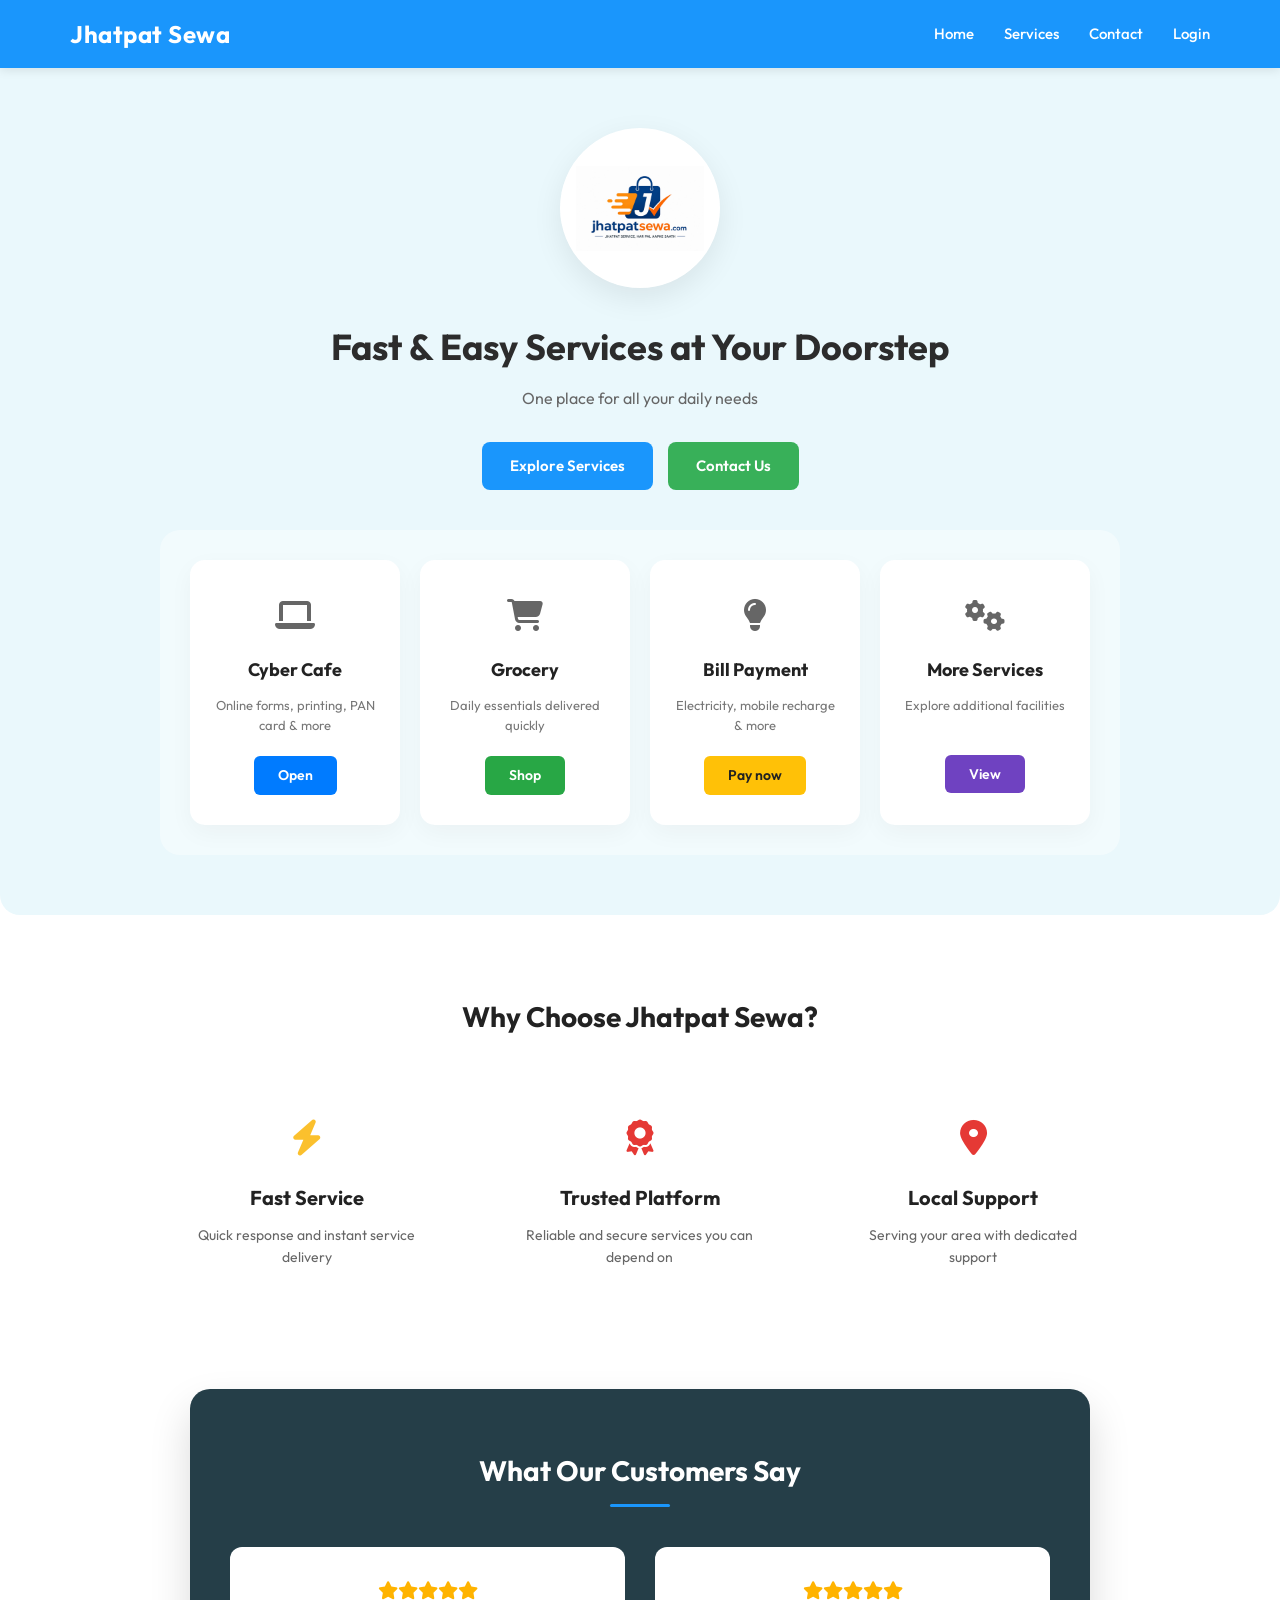
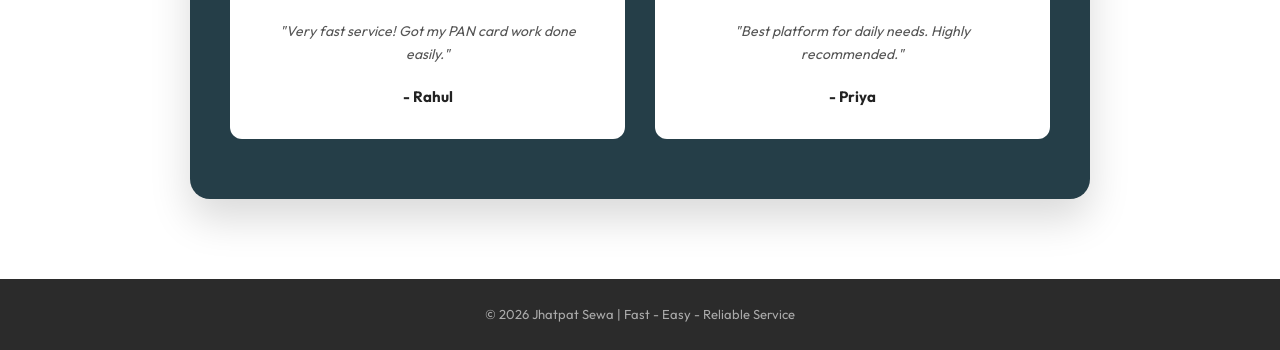
==== index.html @ 920c4322 "commit" ====
<!DOCTYPE html>
<html lang="en">
<head>
    <meta charset="UTF-8">
    <meta name="viewport" content="width=device-width, initial-scale=1.0">
    <title>Jhatpat Sewa - Fast & Easy Services</title>
    <meta name="description" content="Jhatpat Sewa offers fast and easy daily services at your doorstep.">
    <link rel="stylesheet" href="style.css">
    <link href="https://fonts.googleapis.com/css2?family=Outfit:wght@300;400;600;700&display=swap" rel="stylesheet">
    <!-- Font Awesome for icons -->
    <link rel="stylesheet" href="https://cdnjs.cloudflare.com/ajax/libs/font-awesome/6.4.0/css/all.min.css">
</head>
<body>
    <!-- Navbar -->
    <nav class="navbar">
        <div class="nav-container">
            <a href="#" class="logo-text">Jhatpat Sewa</a>
            <ul class="nav-links">
                <li><a href="#home">Home</a></li>
                <li><a href="#services">Services</a></li>
                <li><a href="#contact">Contact</a></li>
                <li><a href="#login" class="login-btn">Login</a></li>
            </ul>
            <div class="hamburger">
                <i class="fas fa-bars"></i>
            </div>
        </div>
    </nav>

    <!-- Main Content Area with Light Blue Background -->
    <div class="main-bg">
        <!-- Hero Section -->
        <section id="home" class="hero fade-in">
            <div class="hero-logo-container">
                <img src="./logo/image.png" alt="Jhatpat Sewa Logo" class="hero-logo">
            </div>
            <h1>Fast & Easy Services at Your Doorstep</h1>
            <p>One place for all your daily needs</p>
            <div class="hero-buttons">
                <a href="#services" class="btn btn-primary">Explore Services</a>
                <a href="#contact" class="btn btn-secondary">Contact Us</a>
            </div>
        </section>

        <!-- Services Section -->
        <section id="services" class="services">
            <div class="services-container fade-in">
                <div class="service-card">
                    <div class="icon-wrapper"><i class="fas fa-laptop"></i></div>
                    <h3>Cyber Cafe</h3>
                    <p>Online forms, printing, PAN card & more</p>
                    <a href="#" class="btn-service btn-blue">Open</a>
                </div>
                <div class="service-card">
                    <div class="icon-wrapper"><i class="fas fa-shopping-cart"></i></div>
                    <h3>Grocery</h3>
                    <p>Daily essentials delivered quickly</p>
                    <a href="#" class="btn-service btn-green">Shop</a>
                </div>
                <div class="service-card">
                    <div class="icon-wrapper"><i class="fas fa-lightbulb"></i></div>
                    <h3>Bill Payment</h3>
                    <p>Electricity, mobile recharge & more</p>
                    <a href="#" class="btn-service btn-yellow">Pay now</a>
                </div>
                <div class="service-card">
                    <div class="icon-wrapper"><i class="fas fa-cogs"></i></div>
                    <h3>More Services</h3>
                    <p>Explore additional facilities</p>
                    <a href="#" class="btn-service btn-purple">View</a>
                </div>
            </div>
        </section>
    </div>

    <!-- Why Choose Us Section -->
    <section class="features fade-in">
        <h2>Why Choose Jhatpat Sewa?</h2>
        <div class="features-grid">
            <div class="feature-item">
                <div class="feature-icon text-yellow"><i class="fas fa-bolt"></i></div>
                <h3>Fast Service</h3>
                <p>Quick response and instant service delivery</p>
            </div>
            <div class="feature-item">
                <div class="feature-icon text-red"><i class="fas fa-award"></i></div>
                <h3>Trusted Platform</h3>
                <p>Reliable and secure services you can depend on</p>
            </div>
            <div class="feature-item">
                <div class="feature-icon text-dark"><i class="fas fa-map-marker-alt"></i></div>
                <h3>Local Support</h3>
                <p>Serving your area with dedicated support</p>
            </div>
        </div>
    </section>

    <!-- Testimonials Section -->
    <section id="contact" class="testimonials">
        <div class="testimonials-bg fade-in">
            <h2>What Our Customers Say</h2>
            <div class="divider"></div>
            <div class="testimonials-grid">
                <div class="testimonial-card">
                    <div class="stars">
                        <i class="fas fa-star"></i><i class="fas fa-star"></i><i class="fas fa-star"></i><i class="fas fa-star"></i><i class="fas fa-star"></i>
                    </div>
                    <p>"Very fast service! Got my PAN card work done easily."</p>
                    <h4>- Rahul</h4>
                </div>
                <div class="testimonial-card">
                    <div class="stars">
                        <i class="fas fa-star"></i><i class="fas fa-star"></i><i class="fas fa-star"></i><i class="fas fa-star"></i><i class="fas fa-star"></i>
                    </div>
                    <p>"Best platform for daily needs. Highly recommended."</p>
                    <h4>- Priya</h4>
                </div>
            </div>
        </div>
    </section>

    <!-- Footer -->
    <footer>
        <p>&copy; 2026 Jhatpat Sewa | Fast - Easy - Reliable Service</p>
    </footer>

    <script src="script.js"></script>
</body>
</html>
---- style.css ----
/* Reset & Basics */
* {
    margin: 0;
    padding: 0;
    box-sizing: border-box;
}

body {
    font-family: 'Outfit', sans-serif;
    color: #333;
    line-height: 1.6;
    background-color: #ffffff;
    overflow-x: hidden;
}

a {
    text-decoration: none;
    color: inherit;
}

ul {
    list-style: none;
}

/* Animations */
@keyframes fadeInUp {
    from {
        opacity: 0;
        transform: translateY(20px);
    }
    to {
        opacity: 1;
        transform: translateY(0);
    }
}

.fade-in {
    opacity: 0;
    animation: fadeInUp 0.8s ease-out forwards;
}

.fade-in:nth-child(2) {
    animation-delay: 0.2s;
}

.fade-in:nth-child(3) {
    animation-delay: 0.4s;
}

/* Navbar */
.navbar {
    background-color: #1a96fc; /* Bright blue */
    color: white;
    position: sticky;
    top: 0;
    z-index: 1000;
    box-shadow: 0 2px 10px rgba(0,0,0,0.1);
}

.nav-container {
    max-width: 1200px;
    margin: 0 auto;
    padding: 15px 30px;
    display: flex;
    justify-content: space-between;
    align-items: center;
}

.logo-text {
    font-size: 24px;
    font-weight: 700;
    letter-spacing: 0.5px;
    color: white;
}

.nav-links {
    display: flex;
    gap: 30px;
    align-items: center;
}

.nav-links li a {
    color: white;
    font-weight: 500;
    font-size: 15px;
    transition: opacity 0.3s ease;
}

.nav-links li a:hover {
    opacity: 0.8;
}

.login-btn {
    background: transparent;
    border: none;
    color: white;
    font-weight: 600;
}

.hamburger {
    display: none;
    font-size: 24px;
    cursor: pointer;
}

/* Main Background */
.main-bg {
    background-color: #eaf8fc;
    padding-bottom: 60px;
    border-bottom-left-radius: 20px;
    border-bottom-right-radius: 20px;
}

/* Hero Section */
.hero {
    text-align: center;
    padding: 60px 20px 40px;
}

.hero-logo-container {
    width: 160px;
    height: 160px;
    margin: 0 auto 30px;
    background: white;
    border-radius: 50%;
    display: flex;
    justify-content: center;
    align-items: center;
    box-shadow: 0 10px 30px rgba(0,0,0,0.08);
    overflow: hidden;
}

.hero-logo {
    width: 80%;
    height: auto;
}

.hero h1 {
    font-size: 36px;
    color: #2c2c2c;
    margin-bottom: 10px;
    font-weight: 700;
}

.hero p {
    font-size: 16px;
    color: #666;
    margin-bottom: 30px;
}

.hero-buttons {
    display: flex;
    justify-content: center;
    gap: 15px;
}

.btn {
    padding: 12px 28px;
    border-radius: 8px;
    font-weight: 600;
    font-size: 15px;
    transition: transform 0.3s ease, box-shadow 0.3s ease;
    cursor: pointer;
}

.btn:hover {
    transform: translateY(-2px);
    box-shadow: 0 6px 15px rgba(0,0,0,0.1);
}

.btn-primary {
    background-color: #1a96fc;
    color: white;
}

.btn-secondary {
    background-color: #38b059;
    color: white;
}

/* Services Section */
.services {
    max-width: 1000px;
    margin: 0 auto;
    padding: 0 20px;
}

.services-container {
    display: grid;
    grid-template-columns: repeat(auto-fit, minmax(200px, 1fr));
    gap: 20px;
    background: rgba(255,255,255,0.4);
    padding: 30px;
    border-radius: 20px;
}

.service-card {
    background: white;
    border-radius: 15px;
    padding: 30px 20px;
    text-align: center;
    box-shadow: 0 8px 25px rgba(0,0,0,0.04);
    transition: transform 0.3s ease, box-shadow 0.3s ease;
}

.service-card:hover {
    transform: translateY(-5px);
    box-shadow: 0 12px 30px rgba(0,0,0,0.08);
}

.icon-wrapper {
    font-size: 32px;
    margin-bottom: 15px;
    color: #666;
}

.service-card h3 {
    font-size: 18px;
    margin-bottom: 10px;
    color: #222;
}

.service-card p {
    font-size: 13px;
    color: #777;
    margin-bottom: 20px;
    min-height: 40px;
}

.btn-service {
    display: inline-block;
    padding: 8px 24px;
    border-radius: 6px;
    color: white;
    font-weight: 600;
    font-size: 14px;
    transition: opacity 0.3s ease;
}

.btn-service:hover {
    opacity: 0.9;
}

.btn-blue { background-color: #007bff; }
.btn-green { background-color: #28a745; }
.btn-yellow { background-color: #ffc107; color: #222; }
.btn-purple { background-color: #6f42c1; }


/* Features Section */
.features {
    text-align: center;
    padding: 80px 20px;
    max-width: 1000px;
    margin: 0 auto;
}

.features h2 {
    font-size: 28px;
    margin-bottom: 50px;
    color: #222;
}

.features-grid {
    display: grid;
    grid-template-columns: repeat(auto-fit, minmax(250px, 1fr));
    gap: 40px;
}

.feature-item {
    padding: 20px;
}

.feature-icon {
    font-size: 36px;
    margin-bottom: 15px;
}

.text-yellow { color: #fbc02d; }
.text-red { color: #e53935; }
.text-dark { color: #e53935; /* Same pin color for map marker */ }

.feature-item h3 {
    font-size: 20px;
    margin-bottom: 10px;
    color: #222;
}

.feature-item p {
    font-size: 14px;
    color: #666;
}

/* Testimonials Section */
.testimonials {
    padding: 20px 20px 80px;
    display: flex;
    justify-content: center;
}

.testimonials-bg {
    background-color: #253e48;
    color: white;
    border-radius: 20px;
    padding: 60px 40px;
    max-width: 900px;
    width: 100%;
    text-align: center;
    box-shadow: 0 20px 40px rgba(0,0,0,0.15);
}

.testimonials-bg h2 {
    font-size: 28px;
    margin-bottom: 10px;
}

.divider {
    height: 3px;
    width: 60px;
    background-color: #1a96fc;
    margin: 0 auto 40px;
    border-radius: 2px;
}

.testimonials-grid {
    display: grid;
    grid-template-columns: repeat(auto-fit, minmax(250px, 1fr));
    gap: 30px;
}

.testimonial-card {
    background: white;
    color: #333;
    padding: 30px;
    border-radius: 12px;
    text-align: center;
}

.stars {
    color: #ffb300;
    margin-bottom: 15px;
    font-size: 18px;
}

.testimonial-card p {
    font-size: 14px;
    font-style: italic;
    color: #555;
    margin-bottom: 20px;
    min-height: 45px;
}

.testimonial-card h4 {
    font-size: 15px;
    font-weight: 700;
    color: #222;
}

/* Footer */
footer {
    background-color: #2b2b2b;
    color: #aaa;
    text-align: center;
    padding: 25px 20px;
    font-size: 13px;
}

/* Responsive */
@media (max-width: 768px) {
    .nav-links {
        display: none;
    }
    
    .hamburger {
        display: block;
    }
    
    .hero h1 {
        font-size: 28px;
    }
    
    .services-container {
        grid-template-columns: 1fr 1fr;
    }
}

@media (max-width: 480px) {
    .services-container {
        grid-template-columns: 1fr;
    }
    
    .hero-buttons {
        flex-direction: column;
    }
}
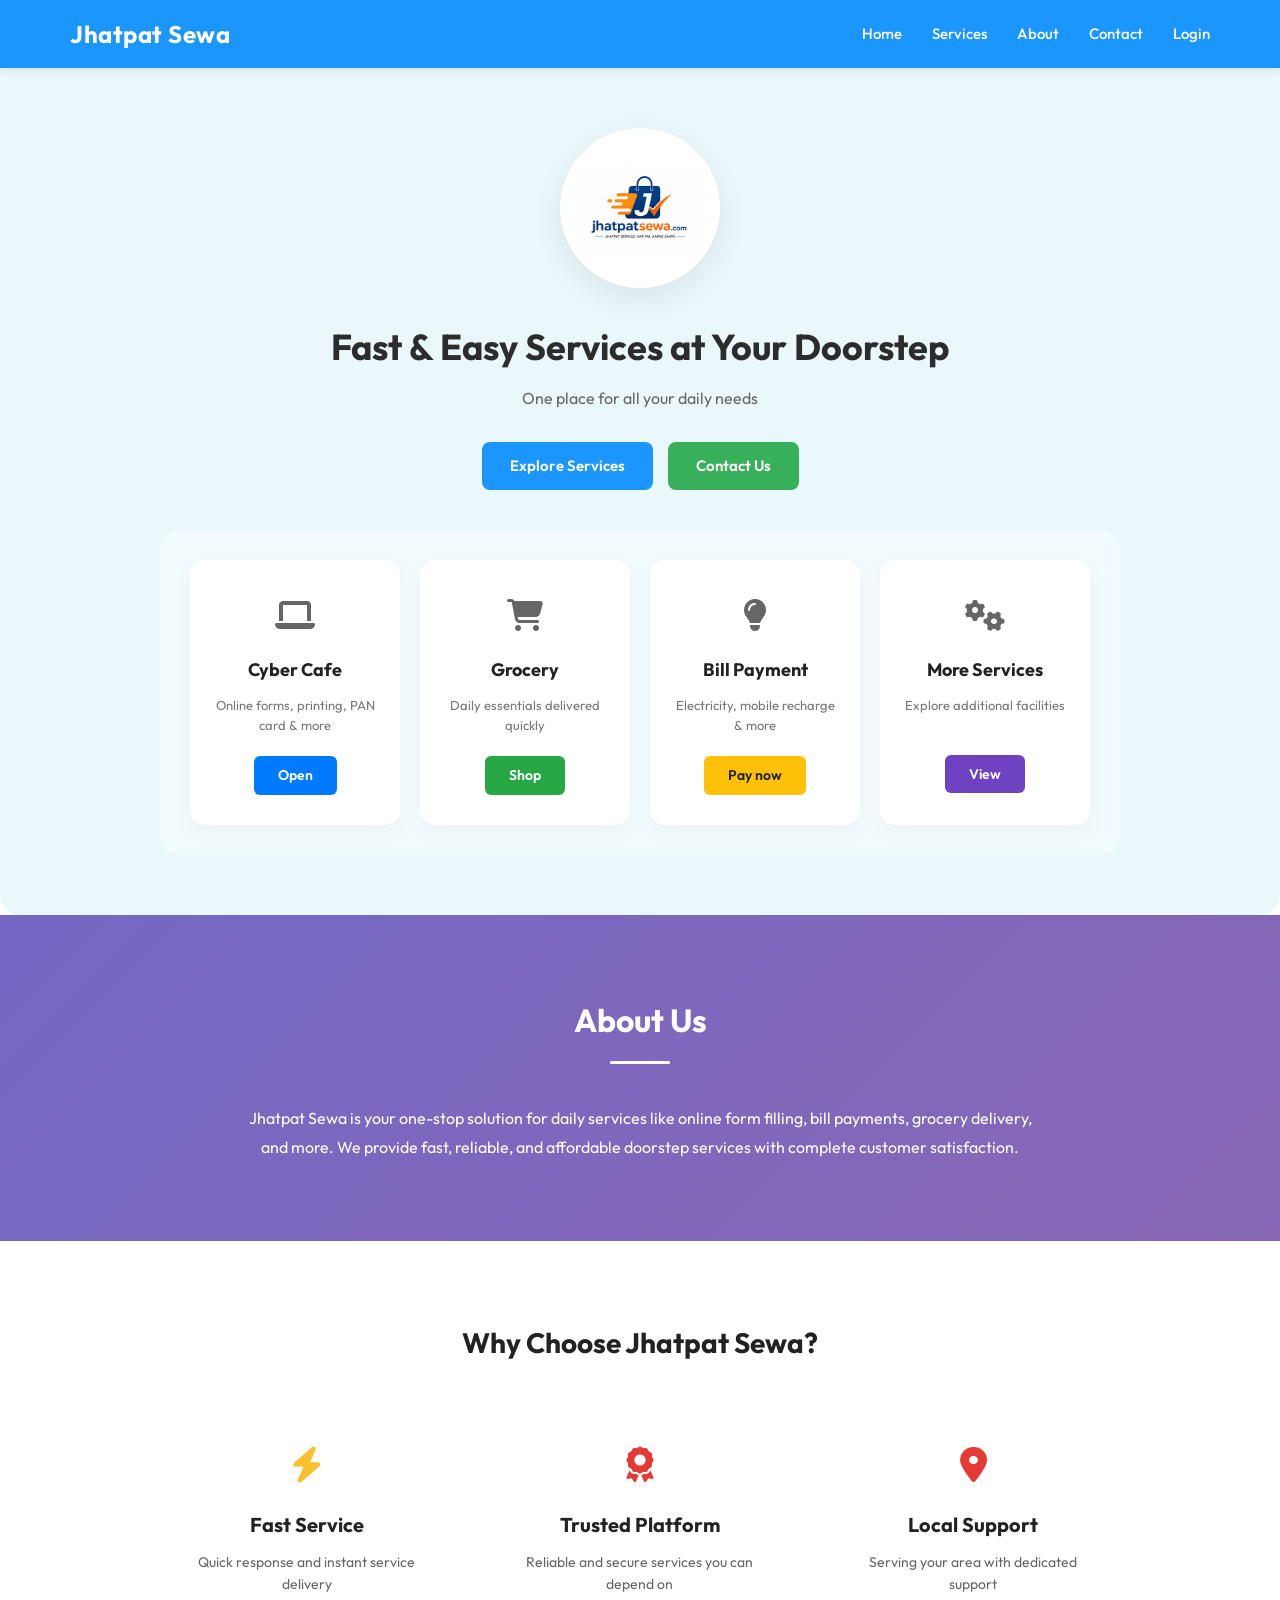
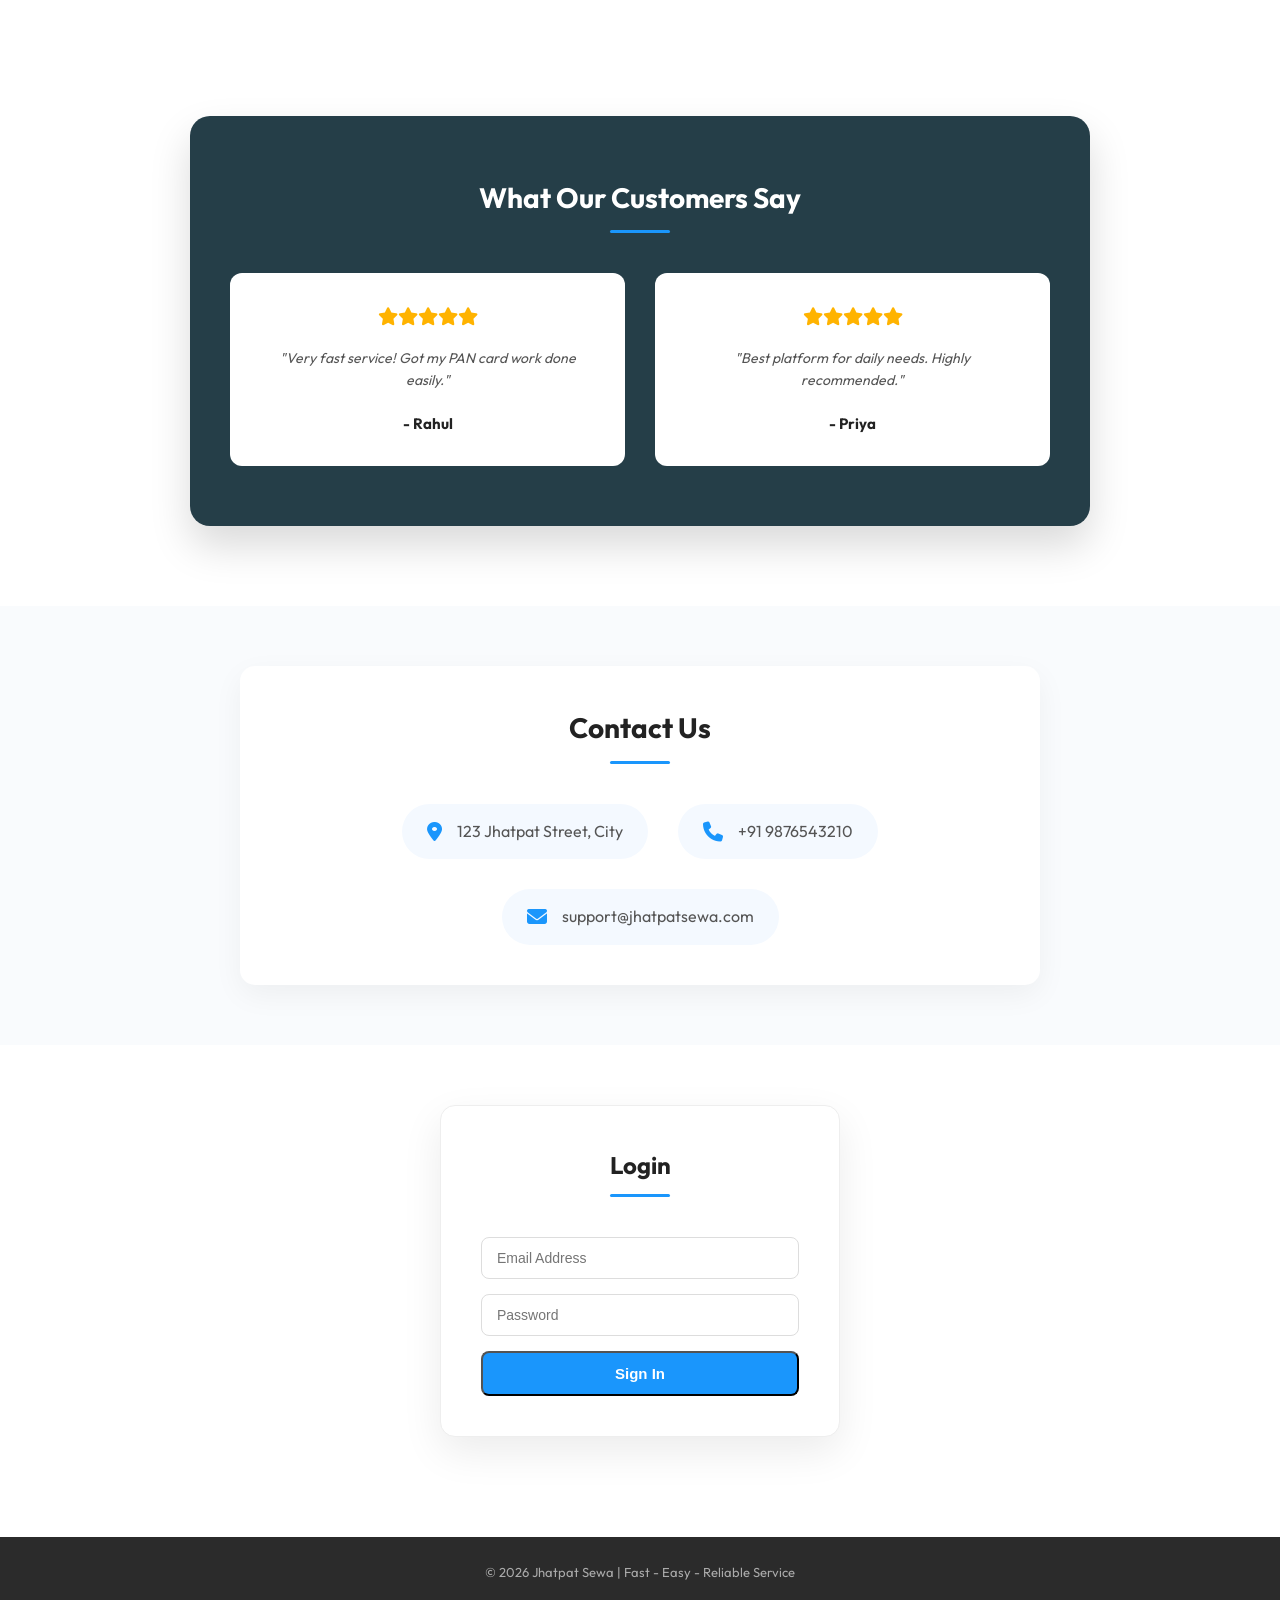
==== commit e8cd2c36: "commit" ====
--- a/index.html
+++ b/index.html
@@ -18,6 +18,7 @@
             <ul class="nav-links">
                 <li><a href="#home">Home</a></li>
                 <li><a href="#services">Services</a></li>
+                <li><a href="#about">About</a></li>
                 <li><a href="#contact">Contact</a></li>
                 <li><a href="#login" class="login-btn">Login</a></li>
             </ul>
@@ -49,29 +50,38 @@
                     <div class="icon-wrapper"><i class="fas fa-laptop"></i></div>
                     <h3>Cyber Cafe</h3>
                     <p>Online forms, printing, PAN card & more</p>
-                    <a href="#" class="btn-service btn-blue">Open</a>
+                    <a href="cyber-cafe.html" class="btn-service btn-blue">Open</a>
                 </div>
                 <div class="service-card">
                     <div class="icon-wrapper"><i class="fas fa-shopping-cart"></i></div>
                     <h3>Grocery</h3>
                     <p>Daily essentials delivered quickly</p>
-                    <a href="#" class="btn-service btn-green">Shop</a>
+                    <a href="grocery.html" class="btn-service btn-green">Shop</a>
                 </div>
                 <div class="service-card">
                     <div class="icon-wrapper"><i class="fas fa-lightbulb"></i></div>
                     <h3>Bill Payment</h3>
                     <p>Electricity, mobile recharge & more</p>
-                    <a href="#" class="btn-service btn-yellow">Pay now</a>
+                    <a href="bill-payment.html" class="btn-service btn-yellow">Pay now</a>
                 </div>
                 <div class="service-card">
                     <div class="icon-wrapper"><i class="fas fa-cogs"></i></div>
                     <h3>More Services</h3>
                     <p>Explore additional facilities</p>
-                    <a href="#" class="btn-service btn-purple">View</a>
+                    <a href="more-services.html" class="btn-service btn-purple">View</a>
                 </div>
             </div>
         </section>
     </div>
+
+    <!-- About Section -->
+    <section id="about" class="about fade-in">
+        <div class="about-content">
+            <h2>About Us</h2>
+            <div class="divider white-divider"></div>
+            <p>Jhatpat Sewa is your one-stop solution for daily services like online form filling, bill payments, grocery delivery, and more. We provide fast, reliable, and affordable doorstep services with complete customer satisfaction.</p>
+        </div>
+    </section>
 
     <!-- Why Choose Us Section -->
     <section class="features fade-in">
@@ -96,7 +106,7 @@
     </section>
 
     <!-- Testimonials Section -->
-    <section id="contact" class="testimonials">
+    <section id="testimonials" class="testimonials">
         <div class="testimonials-bg fade-in">
             <h2>What Our Customers Say</h2>
             <div class="divider"></div>
@@ -119,6 +129,32 @@
         </div>
     </section>
 
+    <!-- Contact Section -->
+    <section id="contact" class="contact fade-in">
+        <div class="contact-wrapper">
+            <h2>Contact Us</h2>
+            <div class="divider"></div>
+            <div class="contact-info">
+                <div class="info-item"><i class="fas fa-map-marker-alt"></i><p>123 Jhatpat Street, City</p></div>
+                <div class="info-item"><i class="fas fa-phone"></i><p>+91 9876543210</p></div>
+                <div class="info-item"><i class="fas fa-envelope"></i><p>support@jhatpatsewa.com</p></div>
+            </div>
+        </div>
+    </section>
+
+    <!-- Login Section -->
+    <section id="login" class="login-section fade-in">
+        <div class="login-wrapper">
+            <h2>Login</h2>
+            <div class="divider"></div>
+            <form class="login-form">
+                <input type="email" placeholder="Email Address" required>
+                <input type="password" placeholder="Password" required>
+                <button type="submit" class="btn btn-primary w-100">Sign In</button>
+            </form>
+        </div>
+    </section>
+
     <!-- Footer -->
     <footer>
         <p>&copy; 2026 Jhatpat Sewa | Fast - Easy - Reliable Service</p>
--- a/style.css
+++ b/style.css
@@ -356,6 +356,126 @@
     color: #222;
 }
 
+/* About Section */
+.about {
+    background: linear-gradient(135deg, #7468c4 0%, #8967b5 100%);
+    color: white;
+    text-align: center;
+    padding: 80px 20px;
+}
+
+.about-content {
+    max-width: 800px;
+    margin: 0 auto;
+}
+
+.about h2 {
+    font-size: 32px;
+    margin-bottom: 15px;
+}
+
+.white-divider {
+    background-color: white;
+}
+
+.about p {
+    font-size: 16px;
+    line-height: 1.8;
+}
+
+/* Contact Section */
+.contact {
+    padding: 60px 20px;
+    background-color: #f9fbfd;
+    text-align: center;
+}
+
+.contact-wrapper {
+    max-width: 800px;
+    margin: 0 auto;
+    background: white;
+    padding: 40px;
+    border-radius: 15px;
+    box-shadow: 0 10px 30px rgba(0,0,0,0.05);
+}
+
+.contact-wrapper h2 {
+    font-size: 28px;
+    margin-bottom: 10px;
+    color: #222;
+}
+
+.contact-info {
+    display: flex;
+    flex-wrap: wrap;
+    justify-content: center;
+    gap: 30px;
+    margin-top: 30px;
+}
+
+.info-item {
+    display: flex;
+    align-items: center;
+    gap: 15px;
+    font-size: 16px;
+    color: #555;
+    background: #f4f9ff;
+    padding: 15px 25px;
+    border-radius: 50px;
+}
+
+.info-item i {
+    color: #1a96fc;
+    font-size: 20px;
+}
+
+/* Login Section */
+.login-section {
+    padding: 60px 20px 100px;
+    background-color: #ffffff;
+    text-align: center;
+}
+
+.login-wrapper {
+    max-width: 400px;
+    margin: 0 auto;
+    background: white;
+    padding: 40px;
+    border-radius: 15px;
+    box-shadow: 0 15px 40px rgba(0,0,0,0.08);
+    border: 1px solid #eee;
+}
+
+.login-wrapper h2 {
+    font-size: 24px;
+    margin-bottom: 10px;
+    color: #222;
+}
+
+.login-form {
+    display: flex;
+    flex-direction: column;
+    gap: 15px;
+    margin-top: 25px;
+}
+
+.login-form input {
+    padding: 12px 15px;
+    border: 1px solid #ddd;
+    border-radius: 8px;
+    font-size: 14px;
+    outline: none;
+    transition: border-color 0.3s;
+}
+
+.login-form input:focus {
+    border-color: #1a96fc;
+}
+
+.w-100 {
+    width: 100%;
+}
+
 /* Footer */
 footer {
     background-color: #2b2b2b;
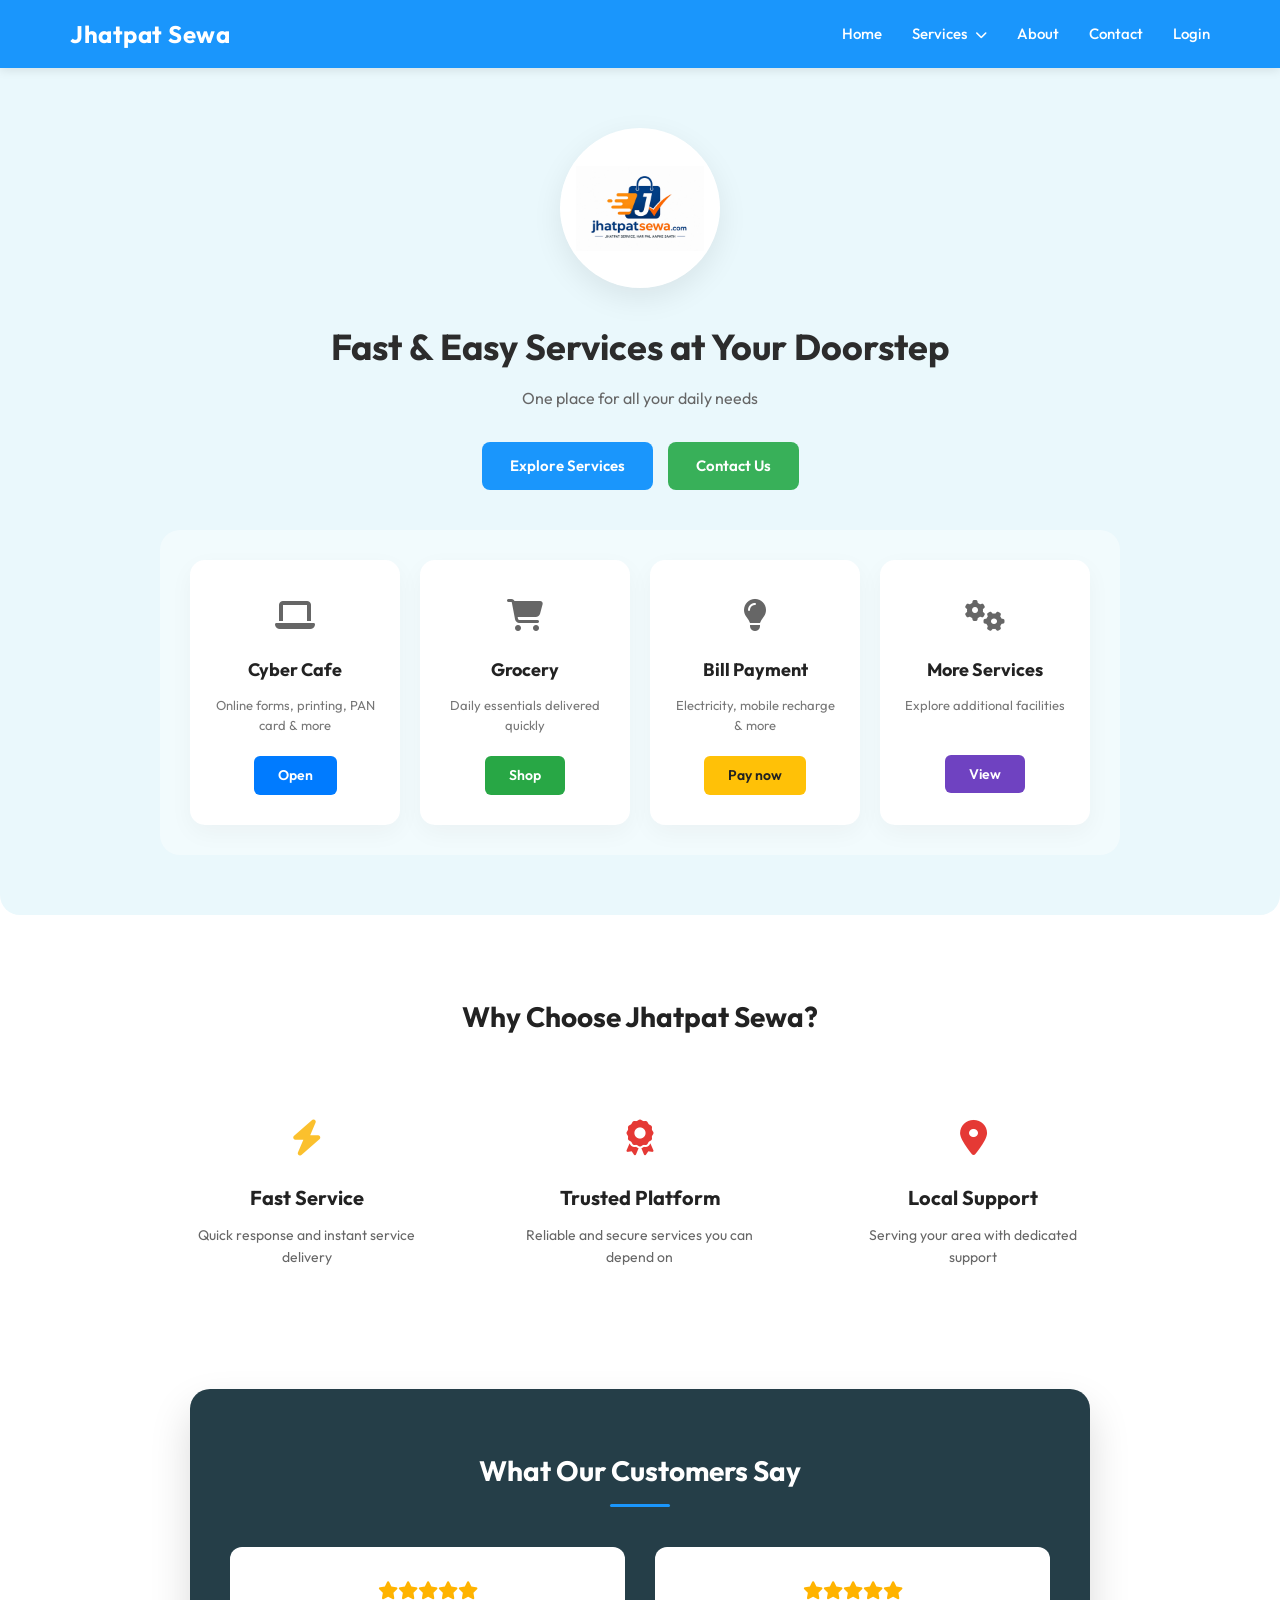
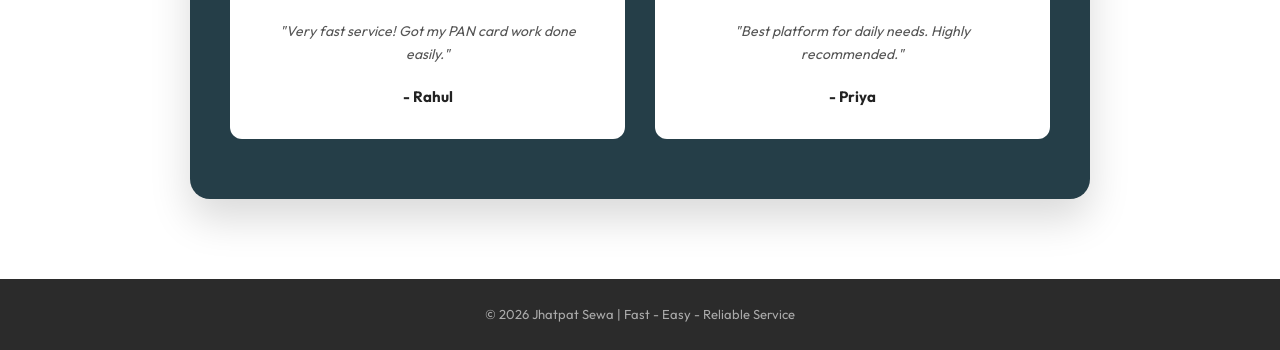
==== commit cbfe1ee3: "commit" ====
--- a/index.html
+++ b/index.html
@@ -14,13 +14,21 @@
     <!-- Navbar -->
     <nav class="navbar">
         <div class="nav-container">
-            <a href="#" class="logo-text">Jhatpat Sewa</a>
+            <a href="index.html" class="logo-text">Jhatpat Sewa</a>
             <ul class="nav-links">
-                <li><a href="#home">Home</a></li>
-                <li><a href="#services">Services</a></li>
-                <li><a href="#about">About</a></li>
-                <li><a href="#contact">Contact</a></li>
-                <li><a href="#login" class="login-btn">Login</a></li>
+                <li><a href="index.html">Home</a></li>
+                <li class="dropdown">
+                    <a href="javascript:void(0)" class="dropbtn">Services <i class="fas fa-chevron-down" style="font-size: 12px; margin-left: 5px;"></i></a>
+                    <div class="dropdown-content">
+                        <a href="cyber-cafe.html"><i class="fas fa-laptop"></i> Cyber Cafe</a>
+                        <a href="grocery.html"><i class="fas fa-shopping-cart"></i> Grocery</a>
+                        <a href="bill-payment.html"><i class="fas fa-lightbulb"></i> Bill Payment</a>
+                        <a href="more-services.html"><i class="fas fa-cogs"></i> More Services</a>
+                    </div>
+                </li>
+                <li><a href="about.html">About</a></li>
+                <li><a href="contact.html">Contact</a></li>
+                <li><a href="login.html" class="login-btn">Login</a></li>
             </ul>
             <div class="hamburger">
                 <i class="fas fa-bars"></i>
@@ -74,15 +82,7 @@
         </section>
     </div>
 
-    <!-- About Section -->
-    <section id="about" class="about fade-in">
-        <div class="about-content">
-            <h2>About Us</h2>
-            <div class="divider white-divider"></div>
-            <p>Jhatpat Sewa is your one-stop solution for daily services like online form filling, bill payments, grocery delivery, and more. We provide fast, reliable, and affordable doorstep services with complete customer satisfaction.</p>
-        </div>
-    </section>
-
+    
     <!-- Why Choose Us Section -->
     <section class="features fade-in">
         <h2>Why Choose Jhatpat Sewa?</h2>
@@ -129,32 +129,7 @@
         </div>
     </section>
 
-    <!-- Contact Section -->
-    <section id="contact" class="contact fade-in">
-        <div class="contact-wrapper">
-            <h2>Contact Us</h2>
-            <div class="divider"></div>
-            <div class="contact-info">
-                <div class="info-item"><i class="fas fa-map-marker-alt"></i><p>123 Jhatpat Street, City</p></div>
-                <div class="info-item"><i class="fas fa-phone"></i><p>+91 9876543210</p></div>
-                <div class="info-item"><i class="fas fa-envelope"></i><p>support@jhatpatsewa.com</p></div>
-            </div>
-        </div>
-    </section>
-
-    <!-- Login Section -->
-    <section id="login" class="login-section fade-in">
-        <div class="login-wrapper">
-            <h2>Login</h2>
-            <div class="divider"></div>
-            <form class="login-form">
-                <input type="email" placeholder="Email Address" required>
-                <input type="password" placeholder="Password" required>
-                <button type="submit" class="btn btn-primary w-100">Sign In</button>
-            </form>
-        </div>
-    </section>
-
+    
     <!-- Footer -->
     <footer>
         <p>&copy; 2026 Jhatpat Sewa | Fast - Easy - Reliable Service</p>
--- a/style.css
+++ b/style.css
@@ -101,6 +101,62 @@
     display: none;
     font-size: 24px;
     cursor: pointer;
+}
+
+/* Dropdown styles */
+.dropdown {
+    position: relative;
+    display: inline-block;
+}
+
+.dropdown-content {
+    display: none;
+    position: absolute;
+    background-color: #ffffff;
+    min-width: 200px;
+    box-shadow: 0 10px 25px rgba(0,0,0,0.1);
+    border-radius: 8px;
+    z-index: 1001;
+    top: 100%;
+    left: 0;
+    overflow: hidden;
+    animation: fadeInDown 0.3s ease;
+}
+
+.dropdown-content a {
+    color: #333 !important;
+    padding: 12px 20px;
+    text-decoration: none;
+    display: flex;
+    align-items: center;
+    gap: 10px;
+    font-weight: 500 !important;
+    border-bottom: 1px solid #eee;
+    transition: background 0.2s;
+}
+
+.dropdown-content a:last-child {
+    border-bottom: none;
+}
+
+.dropdown-content a:hover {
+    background-color: #f4f9ff;
+    color: #1a96fc !important;
+}
+
+.dropdown:hover .dropdown-content {
+    display: block;
+}
+
+@keyframes fadeInDown {
+    from {
+        opacity: 0;
+        transform: translateY(-10px);
+    }
+    to {
+        opacity: 1;
+        transform: translateY(0);
+    }
 }
 
 /* Main Background */
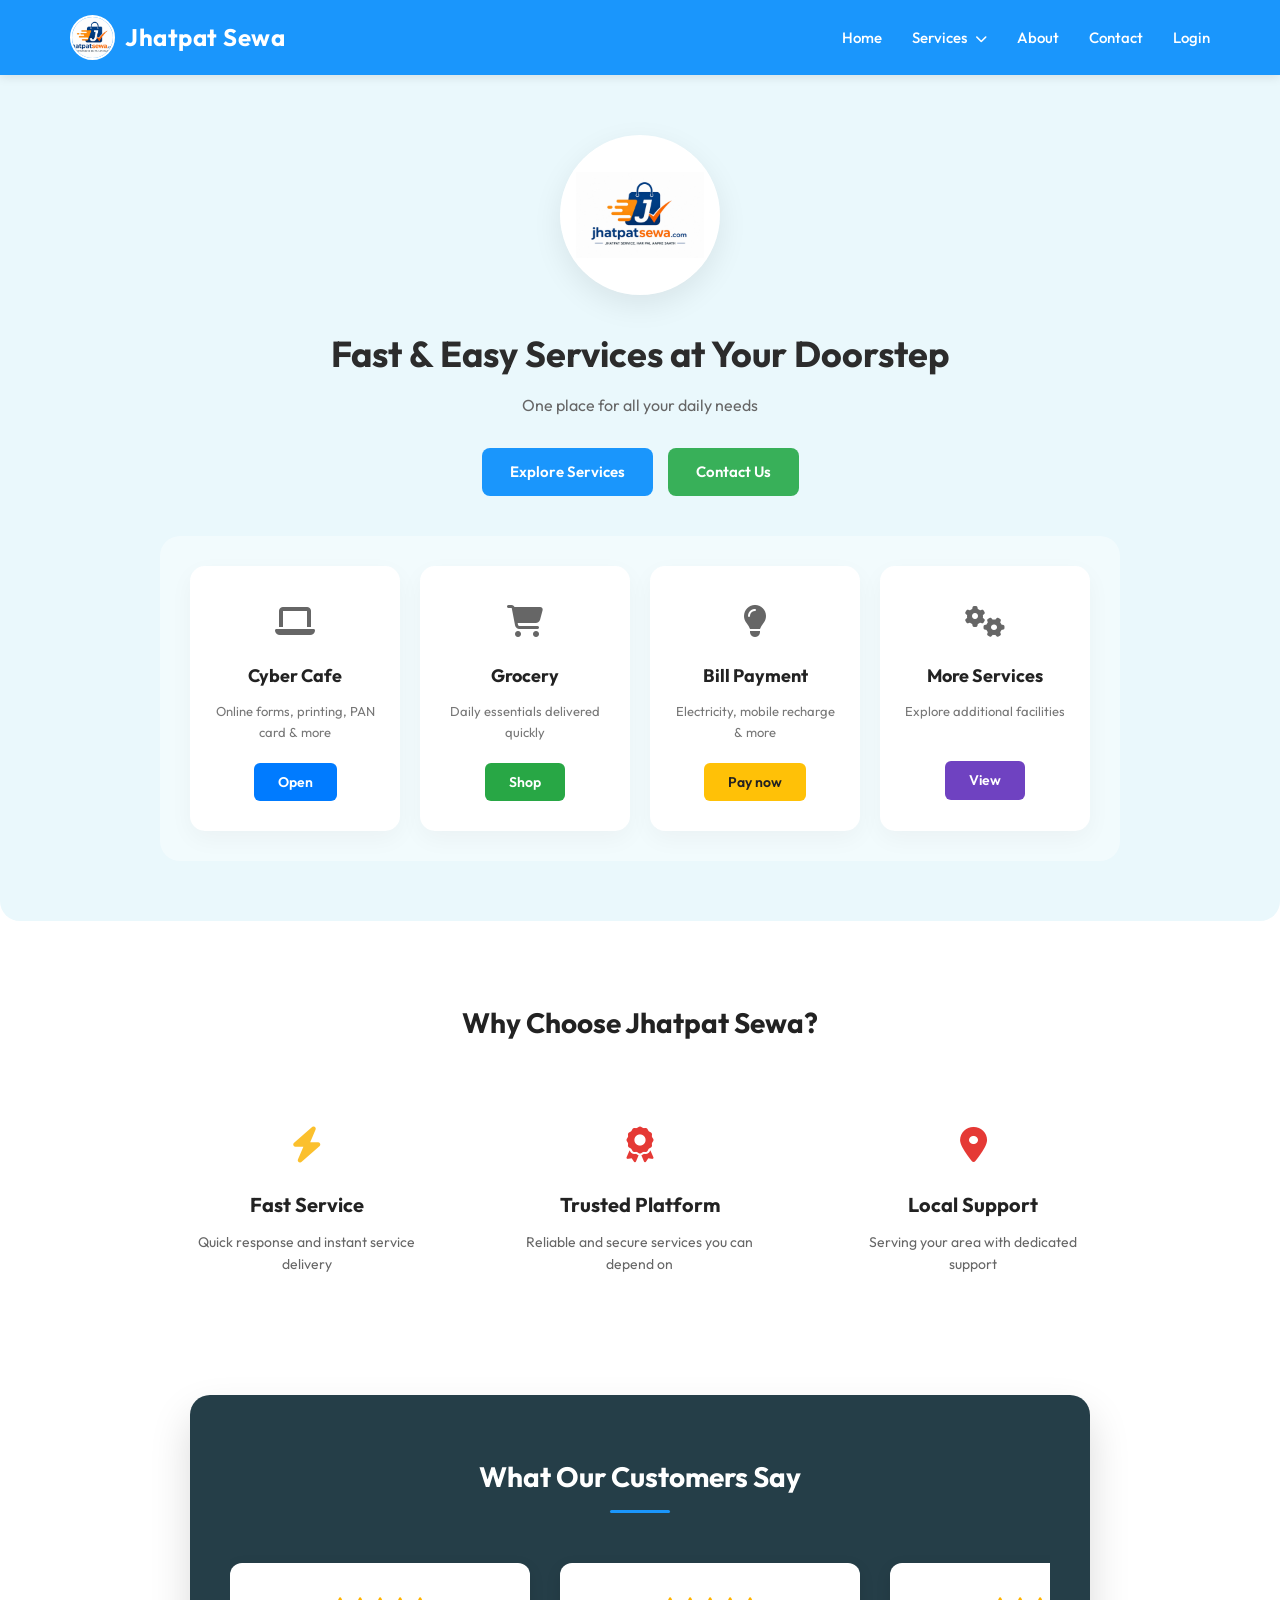
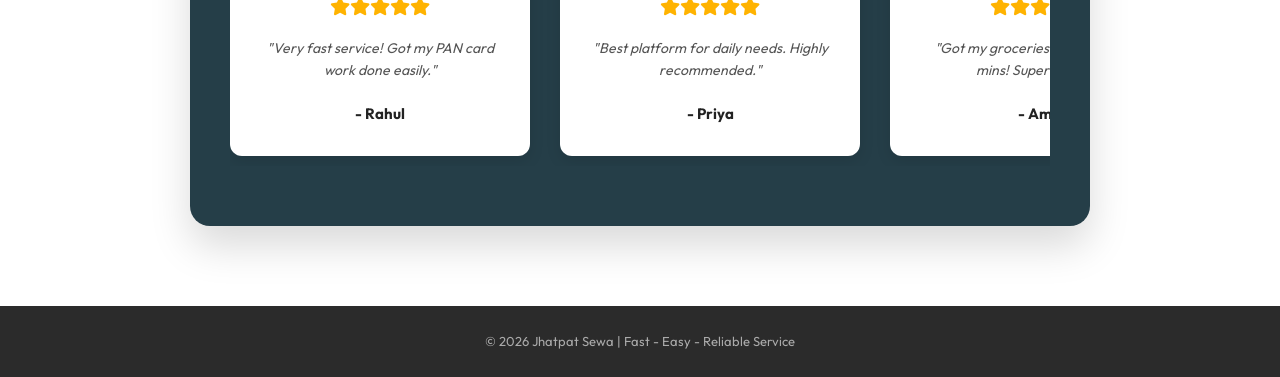
==== commit 3d3be22f: "commit" ====
--- a/index.html
+++ b/index.html
@@ -14,7 +14,10 @@
     <!-- Navbar -->
     <nav class="navbar">
         <div class="nav-container">
-            <a href="index.html" class="logo-text">Jhatpat Sewa</a>
+            <a href="index.html" style="display:flex; align-items:center; gap:10px; text-decoration:none;">
+                <img src="./logo/image.png" alt="Logo" class="nav-logo-left">
+                <span class="logo-text">Jhatpat Sewa</span>
+            </a>
             <ul class="nav-links">
                 <li><a href="index.html">Home</a></li>
                 <li class="dropdown">
@@ -110,20 +113,70 @@
         <div class="testimonials-bg fade-in">
             <h2>What Our Customers Say</h2>
             <div class="divider"></div>
-            <div class="testimonials-grid">
-                <div class="testimonial-card">
-                    <div class="stars">
-                        <i class="fas fa-star"></i><i class="fas fa-star"></i><i class="fas fa-star"></i><i class="fas fa-star"></i><i class="fas fa-star"></i>
+            <div class="testimonials-marquee-wrapper">
+                <div class="testimonials-grid">
+                    <!-- Original 6 Items -->
+                    <div class="testimonial-card">
+                        <div class="stars"><i class="fas fa-star"></i><i class="fas fa-star"></i><i class="fas fa-star"></i><i class="fas fa-star"></i><i class="fas fa-star"></i></div>
+                        <p>"Very fast service! Got my PAN card work done easily."</p>
+                        <h4>- Rahul</h4>
                     </div>
-                    <p>"Very fast service! Got my PAN card work done easily."</p>
-                    <h4>- Rahul</h4>
-                </div>
-                <div class="testimonial-card">
-                    <div class="stars">
-                        <i class="fas fa-star"></i><i class="fas fa-star"></i><i class="fas fa-star"></i><i class="fas fa-star"></i><i class="fas fa-star"></i>
+                    <div class="testimonial-card">
+                        <div class="stars"><i class="fas fa-star"></i><i class="fas fa-star"></i><i class="fas fa-star"></i><i class="fas fa-star"></i><i class="fas fa-star"></i></div>
+                        <p>"Best platform for daily needs. Highly recommended."</p>
+                        <h4>- Priya</h4>
                     </div>
-                    <p>"Best platform for daily needs. Highly recommended."</p>
-                    <h4>- Priya</h4>
+                    <div class="testimonial-card">
+                        <div class="stars"><i class="fas fa-star"></i><i class="fas fa-star"></i><i class="fas fa-star"></i><i class="fas fa-star"></i><i class="fas fa-star-half-alt"></i></div>
+                        <p>"Got my groceries delivered in 30 mins! Super helpful."</p>
+                        <h4>- Amit</h4>
+                    </div>
+                    <div class="testimonial-card">
+                        <div class="stars"><i class="fas fa-star"></i><i class="fas fa-star"></i><i class="fas fa-star"></i><i class="fas fa-star"></i><i class="fas fa-star"></i></div>
+                        <p>"The Cyber Cafe services saved me so much time. Great job."</p>
+                        <h4>- Neha</h4>
+                    </div>
+                    <div class="testimonial-card">
+                        <div class="stars"><i class="fas fa-star"></i><i class="fas fa-star"></i><i class="fas fa-star"></i><i class="fas fa-star"></i><i class="fas fa-star"></i></div>
+                        <p>"Easy bill payments, zero hassle. I use this every month."</p>
+                        <h4>- Vikas</h4>
+                    </div>
+                    <div class="testimonial-card">
+                        <div class="stars"><i class="fas fa-star"></i><i class="fas fa-star"></i><i class="fas fa-star"></i><i class="fas fa-star"></i><i class="fas fa-star-half-alt"></i></div>
+                        <p>"Reliable customer support. My go-to app for sure."</p>
+                        <h4>- Sneha</h4>
+                    </div>
+                    <!-- Duplicated 6 Items for Seamless Marquee -->
+                    <div class="testimonial-card">
+                        <div class="stars"><i class="fas fa-star"></i><i class="fas fa-star"></i><i class="fas fa-star"></i><i class="fas fa-star"></i><i class="fas fa-star"></i></div>
+                        <p>"Very fast service! Got my PAN card work done easily."</p>
+                        <h4>- Rahul</h4>
+                    </div>
+                    <div class="testimonial-card">
+                        <div class="stars"><i class="fas fa-star"></i><i class="fas fa-star"></i><i class="fas fa-star"></i><i class="fas fa-star"></i><i class="fas fa-star"></i></div>
+                        <p>"Best platform for daily needs. Highly recommended."</p>
+                        <h4>- Priya</h4>
+                    </div>
+                    <div class="testimonial-card">
+                        <div class="stars"><i class="fas fa-star"></i><i class="fas fa-star"></i><i class="fas fa-star"></i><i class="fas fa-star"></i><i class="fas fa-star-half-alt"></i></div>
+                        <p>"Got my groceries delivered in 30 mins! Super helpful."</p>
+                        <h4>- Amit</h4>
+                    </div>
+                    <div class="testimonial-card">
+                        <div class="stars"><i class="fas fa-star"></i><i class="fas fa-star"></i><i class="fas fa-star"></i><i class="fas fa-star"></i><i class="fas fa-star"></i></div>
+                        <p>"The Cyber Cafe services saved me so much time. Great job."</p>
+                        <h4>- Neha</h4>
+                    </div>
+                    <div class="testimonial-card">
+                        <div class="stars"><i class="fas fa-star"></i><i class="fas fa-star"></i><i class="fas fa-star"></i><i class="fas fa-star"></i><i class="fas fa-star"></i></div>
+                        <p>"Easy bill payments, zero hassle. I use this every month."</p>
+                        <h4>- Vikas</h4>
+                    </div>
+                    <div class="testimonial-card">
+                        <div class="stars"><i class="fas fa-star"></i><i class="fas fa-star"></i><i class="fas fa-star"></i><i class="fas fa-star"></i><i class="fas fa-star-half-alt"></i></div>
+                        <p>"Reliable customer support. My go-to app for sure."</p>
+                        <h4>- Sneha</h4>
+                    </div>
                 </div>
             </div>
         </div>
--- a/style.css
+++ b/style.css
@@ -95,6 +95,24 @@
     border: none;
     color: white;
     font-weight: 600;
+}
+
+.nav-logo-left {
+    width: 45px;
+    height: 45px;
+    border-radius: 50%;
+    object-fit: cover;
+    border: 2px solid #fff;
+    background-color: white;
+}
+
+.nav-logo-right {
+    width: 35px;
+    height: 35px;
+    border-radius: 50%;
+    object-fit: cover;
+    border: 2px solid #fff;
+    vertical-align: middle;
 }
 
 .hamburger {
@@ -378,10 +396,27 @@
     border-radius: 2px;
 }
 
+.testimonials-marquee-wrapper {
+    overflow: hidden;
+    width: 100%;
+    position: relative;
+    padding: 10px 0;
+}
+
 .testimonials-grid {
-    display: grid;
-    grid-template-columns: repeat(auto-fit, minmax(250px, 1fr));
+    display: flex;
     gap: 30px;
+    width: max-content;
+    animation: scroll-left 25s linear infinite;
+}
+
+.testimonials-grid:hover {
+    animation-play-state: paused;
+}
+
+@keyframes scroll-left {
+    0% { transform: translateX(0); }
+    100% { transform: translateX(calc(-50% - 15px)); }
 }
 
 .testimonial-card {
@@ -390,6 +425,9 @@
     padding: 30px;
     border-radius: 12px;
     text-align: center;
+    width: 300px; /* Fixed width for consistent marquee */
+    flex-shrink: 0;
+    box-shadow: 0 5px 15px rgba(0,0,0,0.1);
 }
 
 .stars {
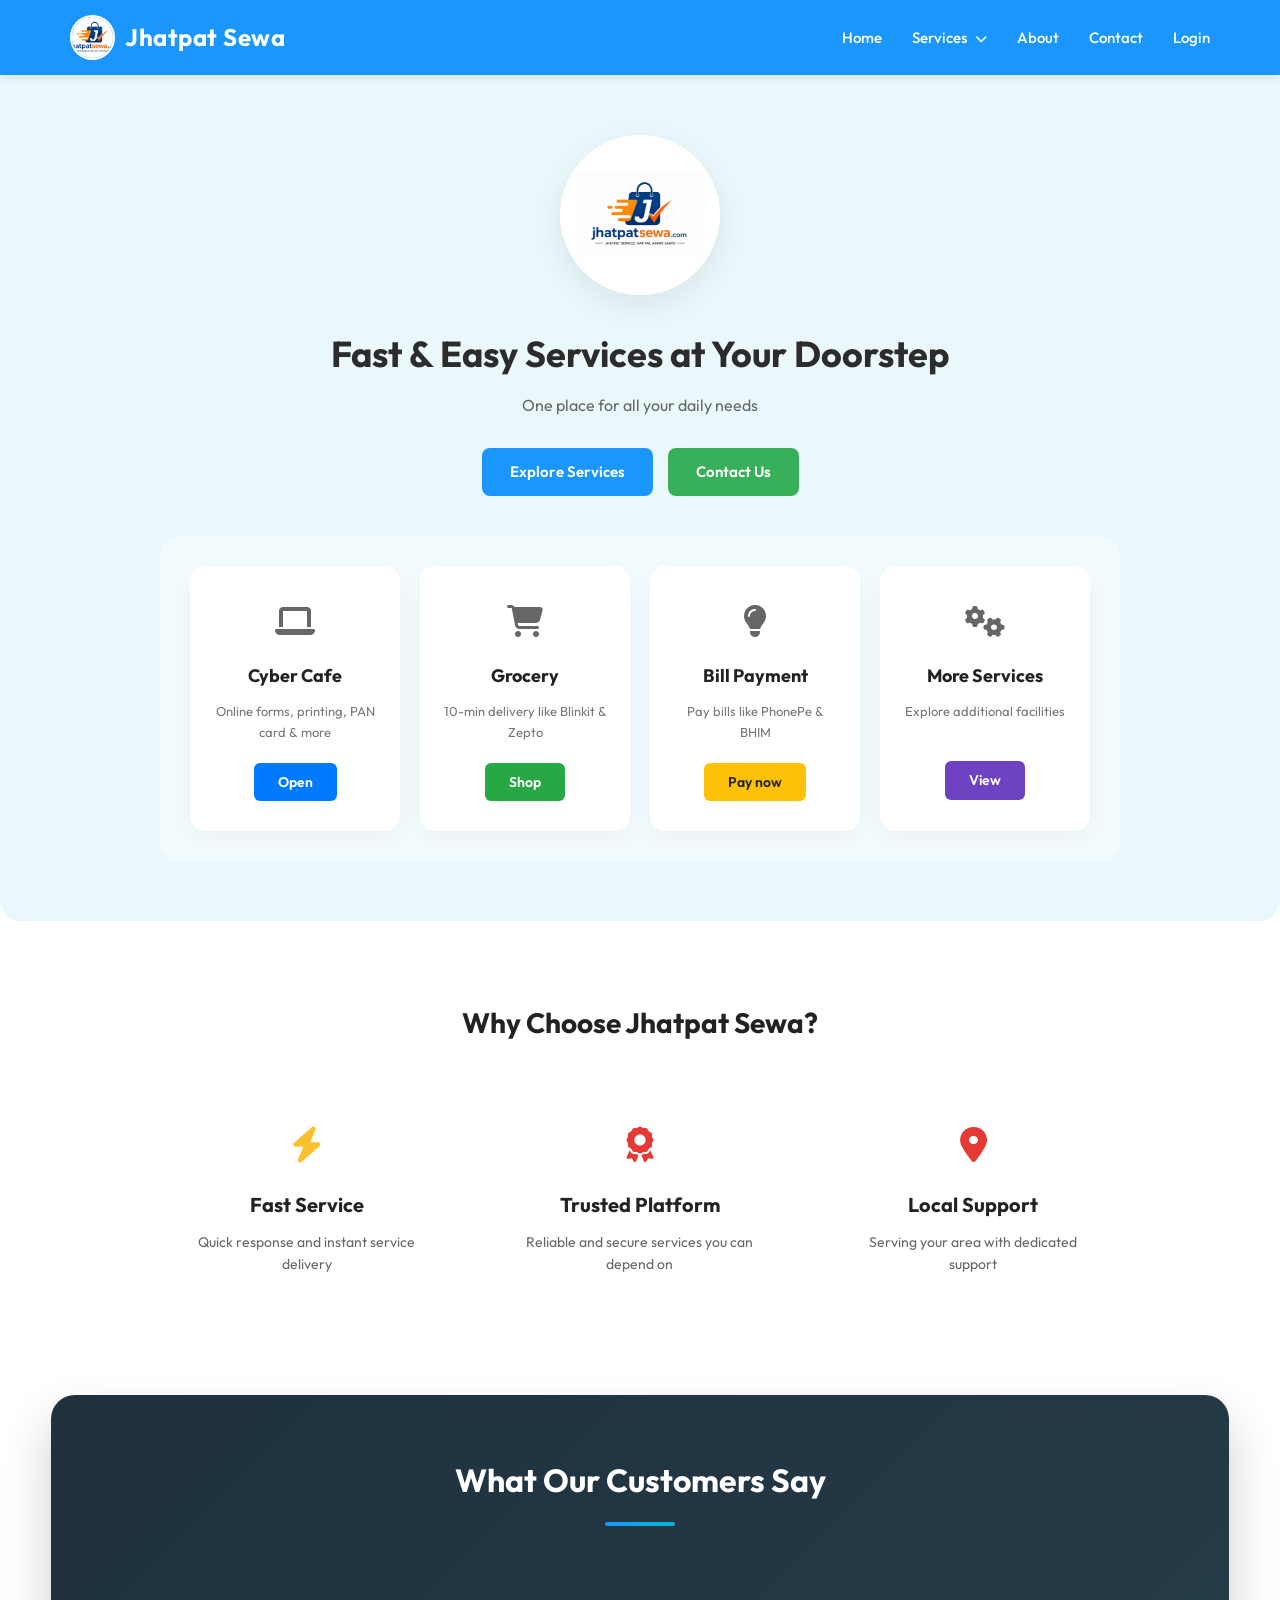
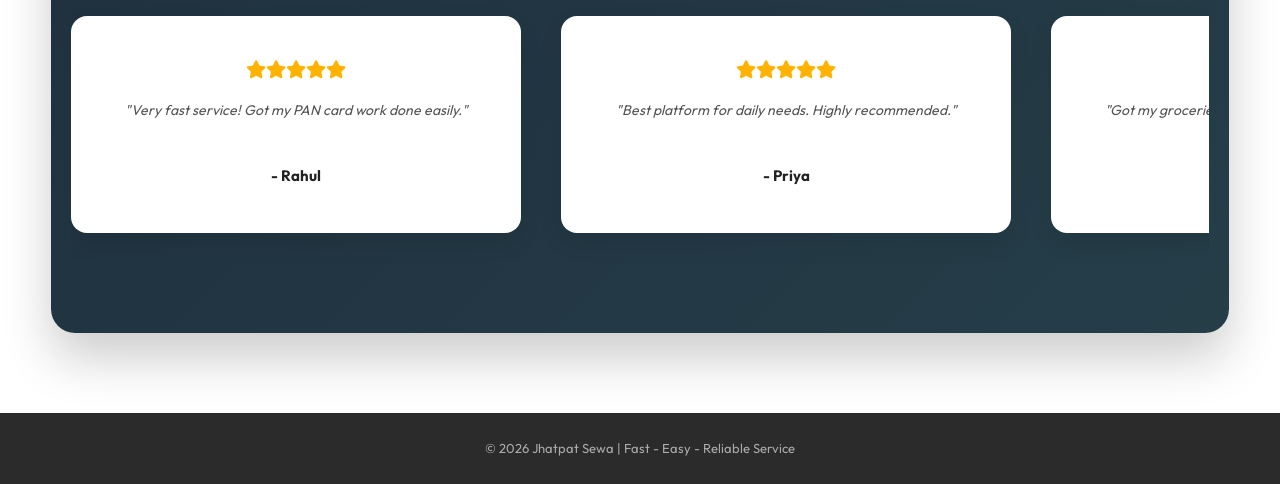
==== commit e2d5f2e9: "commit" ====
--- a/index.html
+++ b/index.html
@@ -66,13 +66,13 @@
                 <div class="service-card">
                     <div class="icon-wrapper"><i class="fas fa-shopping-cart"></i></div>
                     <h3>Grocery</h3>
-                    <p>Daily essentials delivered quickly</p>
+                    <p>10-min delivery like Blinkit & Zepto</p>
                     <a href="grocery.html" class="btn-service btn-green">Shop</a>
                 </div>
                 <div class="service-card">
                     <div class="icon-wrapper"><i class="fas fa-lightbulb"></i></div>
                     <h3>Bill Payment</h3>
-                    <p>Electricity, mobile recharge & more</p>
+                    <p>Pay bills like PhonePe & BHIM</p>
                     <a href="bill-payment.html" class="btn-service btn-yellow">Pay now</a>
                 </div>
                 <div class="service-card">
--- a/style.css
+++ b/style.css
@@ -373,26 +373,27 @@
 }
 
 .testimonials-bg {
-    background-color: #253e48;
-    color: white;
-    border-radius: 20px;
-    padding: 60px 40px;
-    max-width: 900px;
-    width: 100%;
+    background: linear-gradient(135deg, #1f303e 0%, #253e48 100%);
+    color: white;
+    border-radius: 24px;
+    padding: 60px 20px;
+    max-width: 1200px;
+    width: 95%;
     text-align: center;
-    box-shadow: 0 20px 40px rgba(0,0,0,0.15);
+    box-shadow: 0 25px 50px rgba(0,0,0,0.2);
 }
 
 .testimonials-bg h2 {
-    font-size: 28px;
-    margin-bottom: 10px;
+    font-size: 32px;
+    margin-bottom: 15px;
+    font-weight: 700;
 }
 
 .divider {
-    height: 3px;
-    width: 60px;
-    background-color: #1a96fc;
-    margin: 0 auto 40px;
+    height: 4px;
+    width: 70px;
+    background: linear-gradient(90deg, #1a96fc, #06b6d4);
+    margin: 0 auto 50px;
     border-radius: 2px;
 }
 
@@ -400,14 +401,15 @@
     overflow: hidden;
     width: 100%;
     position: relative;
-    padding: 10px 0;
+    padding: 20px 0;
 }
 
 .testimonials-grid {
     display: flex;
-    gap: 30px;
+    gap: 40px;
     width: max-content;
-    animation: scroll-left 25s linear infinite;
+    animation: scroll-left 35s linear infinite;
+    padding: 20px 0;
 }
 
 .testimonials-grid:hover {
@@ -416,18 +418,26 @@
 
 @keyframes scroll-left {
     0% { transform: translateX(0); }
-    100% { transform: translateX(calc(-50% - 15px)); }
+    100% { transform: translateX(calc(-50% - 20px)); }
 }
 
 .testimonial-card {
     background: white;
     color: #333;
-    padding: 30px;
-    border-radius: 12px;
+    padding: 40px;
+    border-radius: 16px;
     text-align: center;
-    width: 300px; /* Fixed width for consistent marquee */
+    width: 450px; /* Wider for good accessibility */
     flex-shrink: 0;
-    box-shadow: 0 5px 15px rgba(0,0,0,0.1);
+    box-shadow: 0 10px 25px rgba(0,0,0,0.08);
+    transition: transform 0.4s cubic-bezier(0.175, 0.885, 0.32, 1.275), box-shadow 0.4s ease, border-color 0.4s ease;
+    border-bottom: 5px solid transparent;
+}
+
+.testimonial-card:hover {
+    transform: scale(1.03) translateY(-10px);
+    box-shadow: 0 20px 40px rgba(0,0,0,0.15);
+    border-bottom: 5px solid #1a96fc;
 }
 
 .stars {
@@ -598,12 +608,1917 @@
     }
 }
 
+/* Service Pages Enhancements */
+.service-header {
+    text-align: center;
+    padding: 60px 20px 20px;
+}
+
+.service-header h2 {
+    font-size: 36px;
+    font-weight: 700;
+    color: #1f303e;
+    margin-bottom: 15px;
+}
+
+.service-header p {
+    font-size: 18px;
+    color: #555;
+    max-width: 700px;
+    margin: 0 auto;
+}
+
+.service-feature-grid {
+    display: flex;
+    flex-wrap: wrap;
+    justify-content: center;
+    gap: 30px;
+    padding: 40px 20px 80px;
+    max-width: 1200px;
+    margin: 0 auto;
+}
+
+.feature-card {
+    background: white;
+    width: 280px;
+    flex-grow: 1;
+    max-width: 350px;
+    padding: 40px 30px;
+    border-radius: 20px;
+    text-align: center;
+    box-shadow: 0 10px 30px rgba(0,0,0,0.05);
+    transition: transform 0.4s cubic-bezier(0.175, 0.885, 0.32, 1.275), box-shadow 0.4s ease, border-color 0.4s ease;
+    border-bottom: 5px solid transparent;
+    display: flex;
+    flex-direction: column;
+    justify-content: space-between;
+}
+
+.feature-card:hover {
+    transform: translateY(-10px) scale(1.03);
+    box-shadow: 0 20px 40px rgba(0,0,0,0.1);
+    border-bottom: 5px solid #1a96fc;
+}
+
+.feature-card .icon-wrapper {
+    width: 80px;
+    height: 80px;
+    margin: 0 auto 20px;
+    background: #eaf8fc;
+    color: #1a96fc;
+    border-radius: 50%;
+    display: flex;
+    align-items: center;
+    justify-content: center;
+    font-size: 32px;
+    transition: background 0.3s, color 0.3s;
+}
+
+.feature-card:hover .icon-wrapper {
+    background: #1a96fc;
+    color: white;
+}
+
+.feature-card h3 {
+    font-size: 22px;
+    color: #222;
+    margin-bottom: 15px;
+}
+
+.feature-card p {
+    font-size: 15px;
+    color: #666;
+    margin-bottom: 20px;
+}
+
+.price-tag {
+    font-size: 24px;
+    font-weight: 700;
+    color: #38b059;
+    margin-bottom: 20px;
+}
+
+.step-wrapper {
+    display: flex;
+    flex-wrap: wrap;
+    justify-content: center;
+    gap: 20px;
+    margin-top: 50px;
+    margin-bottom: 40px;
+}
+
+.step-item {
+    background: #1f303e;
+    color: white;
+    padding: 20px 30px;
+    border-radius: 15px;
+    display: flex;
+    align-items: center;
+    gap: 15px;
+    font-weight: 600;
+    font-size: 18px;
+    box-shadow: 0 10px 20px rgba(0,0,0,0.1);
+}
+
+.step-number {
+    background: #1a96fc;
+    color: white;
+    width: 35px;
+    height: 35px;
+    display: flex;
+    align-items: center;
+    justify-content: center;
+    border-radius: 50%;
+    font-weight: 700;
+}
+
 @media (max-width: 480px) {
     .services-container {
         grid-template-columns: 1fr;
     }
-    
+}
+
+/* Custom Form Styles */
+.custom-form-section {
+    padding: 60px 20px 100px;
+    background: #f8faff;
+}
+
+.custom-form-container {
+    max-width: 800px;
+    margin: 0 auto;
+    background: white;
+    padding: 50px;
+    border-radius: 20px;
+    box-shadow: 0 15px 40px rgba(0,0,0,0.08);
+}
+
+.custom-form-container h2 {
+    font-size: 32px;
+    color: #1f303e;
+    margin-bottom: 20px;
+    text-align: center;
+}
+
+.custom-form {
+    display: flex;
+    flex-direction: column;
+    gap: 20px;
+}
+
+.form-row {
+    display: flex;
+    gap: 20px;
+}
+
+.form-row .form-group {
+    flex: 1;
+}
+
+.form-group {
+    display: flex;
+    flex-direction: column;
+    gap: 8px;
+    text-align: left;
+}
+
+.form-group label {
+    font-size: 15px;
+    font-weight: 600;
+    color: #444;
+}
+
+.form-control {
+    padding: 15px 20px;
+    border: 2px solid #e1e8ed;
+    border-radius: 10px;
+    font-size: 16px;
+    font-family: 'Outfit', sans-serif;
+    transition: all 0.3s ease;
+    background: #fafcff;
+}
+
+.form-control:focus {
+    border-color: #1a96fc;
+    background: white;
+    outline: none;
+    box-shadow: 0 0 0 4px rgba(26,150,252,0.1);
+}
+
+textarea.form-control {
+    resize: vertical;
+    min-height: 120px;
+}
+
+@media (max-width: 768px) {
+    .form-row {
+        flex-direction: column;
+    }
+}
+
+@media (max-width: 480px) {
     .hero-buttons {
         flex-direction: column;
     }
 }
+
+/* Bill Payment — PhonePe / BHIM style */
+.bill-page {
+    min-height: calc(100vh - 200px);
+}
+
+.bill-view {
+    display: none;
+    max-width: 900px;
+    margin: 0 auto;
+    padding-bottom: 40px;
+}
+
+.bill-view.active {
+    display: block;
+}
+
+.bill-hero {
+    text-align: center;
+    padding: 50px 20px 30px;
+}
+
+.bill-hero h2 {
+    font-size: 32px;
+    font-weight: 700;
+    color: #1f303e;
+    margin-bottom: 10px;
+}
+
+.bill-hero p {
+    font-size: 16px;
+    color: #666;
+    margin-bottom: 25px;
+}
+
+.bill-search-wrap {
+    position: relative;
+    max-width: 480px;
+    margin: 0 auto;
+}
+
+.bill-search-wrap i {
+    position: absolute;
+    left: 18px;
+    top: 50%;
+    transform: translateY(-50%);
+    color: #999;
+}
+
+.bill-search-wrap input {
+    width: 100%;
+    padding: 16px 20px 16px 48px;
+    border: 2px solid #e1e8ed;
+    border-radius: 14px;
+    font-size: 16px;
+    font-family: 'Outfit', sans-serif;
+    background: white;
+    box-shadow: 0 4px 15px rgba(0,0,0,0.04);
+    transition: border-color 0.3s, box-shadow 0.3s;
+}
+
+.bill-search-wrap input:focus {
+    outline: none;
+    border-color: #1a96fc;
+    box-shadow: 0 0 0 4px rgba(26,150,252,0.12);
+}
+
+.recent-section {
+    padding: 10px 20px 30px;
+}
+
+.recent-section h3,
+.bill-categories-section h3 {
+    font-size: 18px;
+    color: #1f303e;
+    margin-bottom: 16px;
+    display: flex;
+    align-items: center;
+    gap: 8px;
+}
+
+.recent-list {
+    display: flex;
+    gap: 12px;
+    overflow-x: auto;
+    padding-bottom: 8px;
+    scrollbar-width: thin;
+}
+
+.recent-item {
+    display: flex;
+    align-items: center;
+    gap: 12px;
+    background: white;
+    border: none;
+    border-radius: 14px;
+    padding: 14px 18px;
+    min-width: 240px;
+    cursor: pointer;
+    box-shadow: 0 4px 12px rgba(0,0,0,0.05);
+    transition: transform 0.2s, box-shadow 0.2s;
+    text-align: left;
+    font-family: 'Outfit', sans-serif;
+}
+
+.recent-item:hover {
+    transform: translateY(-2px);
+    box-shadow: 0 8px 20px rgba(0,0,0,0.08);
+}
+
+.recent-icon {
+    width: 44px;
+    height: 44px;
+    border-radius: 12px;
+    display: flex;
+    align-items: center;
+    justify-content: center;
+    font-size: 18px;
+    flex-shrink: 0;
+}
+
+.recent-info {
+    display: flex;
+    flex-direction: column;
+    flex: 1;
+    min-width: 0;
+}
+
+.recent-info strong {
+    font-size: 14px;
+    color: #222;
+    white-space: nowrap;
+    overflow: hidden;
+    text-overflow: ellipsis;
+}
+
+.recent-info small {
+    font-size: 12px;
+    color: #888;
+}
+
+.recent-amount {
+    font-weight: 700;
+    color: #38b059;
+    font-size: 15px;
+}
+
+.bill-categories-section {
+    padding: 10px 20px 30px;
+}
+
+.bill-category-grid {
+    display: grid;
+    grid-template-columns: repeat(auto-fill, minmax(130px, 1fr));
+    gap: 16px;
+}
+
+.bill-cat-tile {
+    display: flex;
+    flex-direction: column;
+    align-items: center;
+    gap: 10px;
+    background: white;
+    border: none;
+    border-radius: 16px;
+    padding: 22px 12px;
+    cursor: pointer;
+    box-shadow: 0 4px 15px rgba(0,0,0,0.05);
+    transition: transform 0.25s, box-shadow 0.25s;
+    font-family: 'Outfit', sans-serif;
+}
+
+.bill-cat-tile:hover {
+    transform: translateY(-4px);
+    box-shadow: 0 10px 25px rgba(0,0,0,0.1);
+}
+
+.bill-cat-icon {
+    width: 52px;
+    height: 52px;
+    border-radius: 14px;
+    background: var(--cat-bg);
+    color: var(--cat-color);
+    display: flex;
+    align-items: center;
+    justify-content: center;
+    font-size: 22px;
+}
+
+.bill-cat-name {
+    font-size: 13px;
+    font-weight: 600;
+    color: #333;
+    text-align: center;
+    line-height: 1.3;
+}
+
+.no-results {
+    grid-column: 1 / -1;
+    text-align: center;
+    color: #888;
+    padding: 30px;
+}
+
+.bill-trust-bar {
+    display: flex;
+    flex-wrap: wrap;
+    justify-content: center;
+    gap: 24px;
+    padding: 20px;
+    font-size: 14px;
+    font-weight: 600;
+    color: #555;
+}
+
+.bill-trust-bar i {
+    color: #1a96fc;
+    margin-right: 6px;
+}
+
+/* Payment Flow */
+.flow-header {
+    display: flex;
+    align-items: center;
+    gap: 16px;
+    padding: 30px 20px 10px;
+}
+
+.back-btn {
+    width: 42px;
+    height: 42px;
+    border-radius: 12px;
+    border: none;
+    background: white;
+    color: #333;
+    font-size: 16px;
+    cursor: pointer;
+    box-shadow: 0 2px 10px rgba(0,0,0,0.06);
+    transition: background 0.2s;
+}
+
+.back-btn:hover {
+    background: #f0f7ff;
+    color: #1a96fc;
+}
+
+.flow-title-wrap {
+    display: flex;
+    align-items: center;
+    gap: 12px;
+}
+
+.flow-cat-icon {
+    width: 44px;
+    height: 44px;
+    border-radius: 12px;
+    display: flex;
+    align-items: center;
+    justify-content: center;
+    font-size: 20px;
+}
+
+.flow-header h2 {
+    font-size: 22px;
+    color: #1f303e;
+}
+
+.step-indicator {
+    display: flex;
+    align-items: center;
+    justify-content: center;
+    gap: 0;
+    padding: 20px;
+}
+
+.step-dot {
+    width: 12px;
+    height: 12px;
+    border-radius: 50%;
+    background: #ddd;
+    transition: background 0.3s, transform 0.3s;
+}
+
+.step-dot.active {
+    background: #1a96fc;
+    transform: scale(1.3);
+}
+
+.step-dot.done {
+    background: #38b059;
+}
+
+.step-line {
+    width: 60px;
+    height: 3px;
+    background: #e0e0e0;
+    border-radius: 2px;
+}
+
+.flow-card {
+    background: white;
+    margin: 0 20px;
+    border-radius: 20px;
+    padding: 30px;
+    box-shadow: 0 10px 30px rgba(0,0,0,0.06);
+}
+
+.flow-step {
+    display: none;
+}
+
+.flow-step.active {
+    display: block;
+}
+
+.flow-step h3 {
+    font-size: 18px;
+    color: #1f303e;
+    margin-bottom: 20px;
+}
+
+.recharge-amounts {
+    display: flex;
+    flex-wrap: wrap;
+    gap: 10px;
+    margin-bottom: 16px;
+}
+
+.amount-chip {
+    padding: 10px 18px;
+    border: 2px solid #e0e0e0;
+    border-radius: 10px;
+    background: white;
+    font-weight: 600;
+    font-size: 14px;
+    color: #444;
+    cursor: pointer;
+    font-family: 'Outfit', sans-serif;
+    transition: all 0.2s;
+}
+
+.amount-chip:hover,
+.amount-chip.selected {
+    border-color: #1a96fc;
+    background: #eaf8fc;
+    color: #1a96fc;
+}
+
+.bill-action-btn {
+    width: 100%;
+    margin-top: 20px;
+    padding: 16px;
+    font-size: 17px;
+    display: inline-flex;
+    align-items: center;
+    justify-content: center;
+    gap: 10px;
+    border: none;
+}
+
+.fetch-loader {
+    display: flex;
+    align-items: center;
+    justify-content: center;
+    gap: 12px;
+    padding: 20px;
+    color: #666;
+    font-size: 15px;
+}
+
+.spinner {
+    width: 28px;
+    height: 28px;
+    border: 3px solid #e0e0e0;
+    border-top-color: #1a96fc;
+    border-radius: 50%;
+    animation: spin 0.8s linear infinite;
+}
+
+.spinner.large {
+    width: 48px;
+    height: 48px;
+    border-width: 4px;
+}
+
+@keyframes spin {
+    to { transform: rotate(360deg); }
+}
+
+.bill-preview {
+    background: #f8faff;
+    border-radius: 14px;
+    padding: 20px;
+    border: 1px solid #e8eef5;
+}
+
+.preview-row {
+    display: flex;
+    justify-content: space-between;
+    align-items: center;
+    padding: 12px 0;
+    border-bottom: 1px solid #eee;
+    font-size: 14px;
+}
+
+.preview-row span {
+    color: #777;
+}
+
+.preview-row strong {
+    color: #222;
+    text-align: right;
+    max-width: 60%;
+    word-break: break-all;
+}
+
+.preview-amount-row {
+    display: flex;
+    justify-content: space-between;
+    align-items: center;
+    padding: 16px 0 4px;
+    font-size: 16px;
+}
+
+.preview-amount {
+    font-size: 28px !important;
+    color: #38b059 !important;
+}
+
+/* Success */
+.success-card {
+    text-align: center;
+    background: white;
+    margin: 40px 20px;
+    border-radius: 24px;
+    padding: 50px 30px;
+    box-shadow: 0 15px 40px rgba(0,0,0,0.08);
+}
+
+.success-icon {
+    font-size: 72px;
+    color: #38b059;
+    margin-bottom: 16px;
+}
+
+.success-card h2 {
+    font-size: 28px;
+    color: #1f303e;
+    margin-bottom: 8px;
+}
+
+.success-sub {
+    color: #666;
+    margin-bottom: 30px;
+}
+
+.success-details {
+    background: #f8faff;
+    border-radius: 14px;
+    padding: 20px;
+    margin-bottom: 24px;
+    text-align: left;
+}
+
+.success-row {
+    display: flex;
+    justify-content: space-between;
+    padding: 10px 0;
+    font-size: 14px;
+    border-bottom: 1px solid #eee;
+}
+
+.success-row:last-child {
+    border-bottom: none;
+}
+
+.success-row span {
+    color: #777;
+}
+
+.success-row strong {
+    color: #222;
+}
+
+/* Payment Modal */
+.payment-modal {
+    position: fixed;
+    inset: 0;
+    background: rgba(0,0,0,0.5);
+    z-index: 2000;
+    display: flex;
+    align-items: flex-end;
+    justify-content: center;
+    opacity: 0;
+    visibility: hidden;
+    transition: opacity 0.3s, visibility 0.3s;
+}
+
+.payment-modal.open {
+    opacity: 1;
+    visibility: visible;
+}
+
+.payment-modal-content {
+    background: white;
+    width: 100%;
+    max-width: 500px;
+    border-radius: 24px 24px 0 0;
+    padding: 30px 24px 40px;
+    position: relative;
+    transform: translateY(100%);
+    transition: transform 0.35s cubic-bezier(0.32, 0.72, 0, 1);
+}
+
+.payment-modal.open .payment-modal-content {
+    transform: translateY(0);
+}
+
+.modal-close {
+    position: absolute;
+    top: 16px;
+    right: 16px;
+    width: 36px;
+    height: 36px;
+    border: none;
+    background: #f0f0f0;
+    border-radius: 50%;
+    cursor: pointer;
+    font-size: 14px;
+    color: #555;
+}
+
+.payment-modal-content h3 {
+    font-size: 20px;
+    color: #1f303e;
+    margin-bottom: 8px;
+}
+
+.modal-biller {
+    font-size: 14px;
+    color: #666;
+    margin-bottom: 4px;
+}
+
+.modal-amount {
+    font-size: 32px;
+    font-weight: 700;
+    color: #38b059;
+    margin-bottom: 24px;
+}
+
+.pay-methods {
+    display: grid;
+    grid-template-columns: repeat(3, 1fr);
+    gap: 14px;
+}
+
+.pay-method-btn {
+    display: flex;
+    flex-direction: column;
+    align-items: center;
+    gap: 8px;
+    padding: 18px 10px;
+    border: 2px solid #eee;
+    border-radius: 14px;
+    background: white;
+    cursor: pointer;
+    font-family: 'Outfit', sans-serif;
+    font-size: 12px;
+    font-weight: 600;
+    color: #444;
+    transition: border-color 0.2s, background 0.2s;
+}
+
+.pay-method-btn:hover {
+    border-color: #1a96fc;
+    background: #f4f9ff;
+}
+
+.method-icon {
+    width: 44px;
+    height: 44px;
+    border-radius: 12px;
+    display: flex;
+    align-items: center;
+    justify-content: center;
+    font-size: 20px;
+    color: white;
+}
+
+.method-icon.upi { background: #4285f4; }
+.method-icon.phonepe { background: #5f259f; }
+.method-icon.bhim { background: #00a651; }
+.method-icon.card { background: #ff6b35; }
+.method-icon.netbank { background: #1a96fc; }
+.method-icon.wallet { background: #ffc107; color: #333; }
+
+.payment-processing {
+    position: fixed;
+    inset: 0;
+    background: rgba(255,255,255,0.92);
+    z-index: 3000;
+    display: flex;
+    align-items: center;
+    justify-content: center;
+    opacity: 0;
+    visibility: hidden;
+    transition: opacity 0.3s, visibility 0.3s;
+}
+
+.payment-processing.open {
+    opacity: 1;
+    visibility: visible;
+}
+
+.processing-content {
+    text-align: center;
+}
+
+.processing-content p {
+    margin-top: 16px;
+    font-size: 16px;
+    color: #555;
+    font-weight: 600;
+}
+
+.bill-toast {
+    position: fixed;
+    bottom: 30px;
+    left: 50%;
+    transform: translateX(-50%) translateY(80px);
+    background: #1f303e;
+    color: white;
+    padding: 14px 28px;
+    border-radius: 12px;
+    font-size: 14px;
+    font-weight: 500;
+    z-index: 4000;
+    opacity: 0;
+    transition: transform 0.3s, opacity 0.3s;
+    pointer-events: none;
+}
+
+.bill-toast.show {
+    transform: translateX(-50%) translateY(0);
+    opacity: 1;
+}
+
+@media (max-width: 480px) {
+    .bill-category-grid {
+        grid-template-columns: repeat(3, 1fr);
+        gap: 12px;
+    }
+
+    .bill-cat-tile {
+        padding: 16px 8px;
+    }
+
+    .bill-cat-icon {
+        width: 44px;
+        height: 44px;
+        font-size: 18px;
+    }
+
+    .bill-cat-name {
+        font-size: 11px;
+    }
+
+    .pay-methods {
+        grid-template-columns: repeat(2, 1fr);
+    }
+
+    .flow-card {
+        padding: 20px;
+    }
+}
+
+/* ═══════════════════════════════════════════
+   Shared App UI — Blinkit / Zepto / PhonePe
+   ═══════════════════════════════════════════ */
+.app-page {
+    padding-bottom: 90px;
+}
+
+.app-page.has-sticky-cart {
+    padding-bottom: 120px;
+}
+
+/* Sticky service header */
+.app-sticky-header {
+    position: sticky;
+    top: 72px;
+    z-index: 900;
+    background: white;
+    box-shadow: 0 2px 12px rgba(0,0,0,0.06);
+    padding: 14px 20px 16px;
+}
+
+.app-sticky-header.theme-green {
+    background: linear-gradient(135deg, #0d9488 0%, #059669 100%);
+    color: white;
+}
+
+.app-sticky-header.theme-blue {
+    background: linear-gradient(135deg, #1a96fc 0%, #0ea5e9 100%);
+    color: white;
+}
+
+.app-sticky-header.theme-purple {
+    background: linear-gradient(135deg, #7c3aed 0%, #9333ea 100%);
+    color: white;
+}
+
+.app-delivery-row {
+    display: flex;
+    justify-content: space-between;
+    align-items: center;
+    margin-bottom: 12px;
+    flex-wrap: wrap;
+    gap: 8px;
+}
+
+.app-delivery-badge {
+    display: inline-flex;
+    align-items: center;
+    gap: 6px;
+    background: rgba(255,255,255,0.2);
+    padding: 6px 14px;
+    border-radius: 20px;
+    font-size: 13px;
+    font-weight: 700;
+}
+
+.app-location-btn {
+    display: inline-flex;
+    align-items: center;
+    gap: 6px;
+    background: none;
+    border: none;
+    color: inherit;
+    font-family: 'Outfit', sans-serif;
+    font-size: 14px;
+    font-weight: 600;
+    cursor: pointer;
+    opacity: 0.95;
+}
+
+.app-location-btn i {
+    font-size: 12px;
+}
+
+.app-search-bar {
+    position: relative;
+}
+
+.app-search-bar i {
+    position: absolute;
+    left: 14px;
+    top: 50%;
+    transform: translateY(-50%);
+    color: #999;
+    font-size: 14px;
+}
+
+.app-search-bar input {
+    width: 100%;
+    padding: 12px 16px 12px 42px;
+    border: none;
+    border-radius: 12px;
+    font-size: 14px;
+    font-family: 'Outfit', sans-serif;
+    background: white;
+    color: #333;
+    box-shadow: 0 2px 8px rgba(0,0,0,0.08);
+}
+
+.app-search-bar input:focus {
+    outline: 2px solid rgba(255,255,255,0.5);
+}
+
+.app-search-bar.light input {
+    background: #f5f5f5;
+    border: 1px solid #eee;
+}
+
+/* Promo banners */
+.promo-scroll {
+    display: flex;
+    gap: 14px;
+    overflow-x: auto;
+    padding: 20px;
+    scroll-snap-type: x mandatory;
+    scrollbar-width: none;
+}
+
+.promo-scroll::-webkit-scrollbar { display: none; }
+
+.promo-card {
+    flex: 0 0 280px;
+    scroll-snap-align: start;
+    border-radius: 16px;
+    padding: 20px 22px;
+    color: white;
+    min-height: 110px;
+    display: flex;
+    flex-direction: column;
+    justify-content: center;
+    position: relative;
+    overflow: hidden;
+}
+
+.promo-card::after {
+    content: '';
+    position: absolute;
+    right: -20px;
+    top: -20px;
+    width: 100px;
+    height: 100px;
+    background: rgba(255,255,255,0.12);
+    border-radius: 50%;
+}
+
+.promo-card h4 {
+    font-size: 18px;
+    font-weight: 700;
+    margin-bottom: 4px;
+    position: relative;
+    z-index: 1;
+}
+
+.promo-card p {
+    font-size: 13px;
+    opacity: 0.9;
+    position: relative;
+    z-index: 1;
+}
+
+.promo-card.promo-green { background: linear-gradient(135deg, #059669, #10b981); }
+.promo-card.promo-orange { background: linear-gradient(135deg, #ea580c, #f59e0b); }
+.promo-card.promo-blue { background: linear-gradient(135deg, #2563eb, #3b82f6); }
+.promo-card.promo-purple { background: linear-gradient(135deg, #7c3aed, #a855f7); }
+
+/* Horizontal category chips */
+.cat-scroll {
+    display: flex;
+    gap: 10px;
+    overflow-x: auto;
+    padding: 0 20px 20px;
+    scrollbar-width: none;
+}
+
+.cat-scroll::-webkit-scrollbar { display: none; }
+
+.cat-chip {
+    flex-shrink: 0;
+    display: flex;
+    flex-direction: column;
+    align-items: center;
+    gap: 6px;
+    padding: 12px 16px;
+    border: 2px solid transparent;
+    border-radius: 14px;
+    background: white;
+    cursor: pointer;
+    font-family: 'Outfit', sans-serif;
+    transition: all 0.2s;
+    box-shadow: 0 2px 8px rgba(0,0,0,0.04);
+    min-width: 72px;
+}
+
+.cat-chip .chip-icon {
+    font-size: 24px;
+    line-height: 1;
+}
+
+.cat-chip .chip-label {
+    font-size: 11px;
+    font-weight: 600;
+    color: #555;
+    white-space: nowrap;
+}
+
+.cat-chip:hover,
+.cat-chip.active {
+    border-color: var(--chip-color, #059669);
+    background: var(--chip-bg, #ecfdf5);
+}
+
+.cat-chip.active .chip-label {
+    color: var(--chip-color, #059669);
+}
+
+/* Section headers */
+.app-section-title {
+    font-size: 20px;
+    font-weight: 700;
+    color: #1f303e;
+    padding: 8px 20px 16px;
+    display: flex;
+    align-items: center;
+    justify-content: space-between;
+}
+
+.app-section-title small {
+    font-size: 13px;
+    font-weight: 500;
+    color: #888;
+}
+
+/* Blinkit-style product grid */
+.blinkit-grid {
+    display: grid;
+    grid-template-columns: repeat(auto-fill, minmax(155px, 1fr));
+    gap: 12px;
+    padding: 0 20px 30px;
+    max-width: 1200px;
+    margin: 0 auto;
+}
+
+.blinkit-card {
+    background: white;
+    border-radius: 12px;
+    padding: 12px;
+    border: 1px solid #f0f0f0;
+    display: flex;
+    flex-direction: column;
+    position: relative;
+    transition: box-shadow 0.2s;
+}
+
+.blinkit-card:hover {
+    box-shadow: 0 4px 16px rgba(0,0,0,0.08);
+}
+
+.blinkit-card .discount-tag {
+    position: absolute;
+    top: 8px;
+    left: 8px;
+    background: #2563eb;
+    color: white;
+    font-size: 10px;
+    font-weight: 700;
+    padding: 3px 7px;
+    border-radius: 4px;
+}
+
+.blinkit-card .eta-tag {
+    position: absolute;
+    top: 8px;
+    right: 8px;
+    font-size: 10px;
+    font-weight: 600;
+    color: #059669;
+    background: #ecfdf5;
+    padding: 3px 7px;
+    border-radius: 4px;
+}
+
+.blinkit-card .product-img {
+    font-size: 56px;
+    text-align: center;
+    padding: 8px 0 4px;
+    line-height: 1;
+}
+
+.blinkit-card h4 {
+    font-size: 13px;
+    font-weight: 600;
+    color: #222;
+    margin-bottom: 2px;
+    line-height: 1.3;
+    display: -webkit-box;
+    -webkit-line-clamp: 2;
+    -webkit-box-orient: vertical;
+    overflow: hidden;
+    min-height: 34px;
+}
+
+.blinkit-card .weight {
+    font-size: 11px;
+    color: #999;
+    margin-bottom: 6px;
+}
+
+.blinkit-card .price-row {
+    display: flex;
+    align-items: baseline;
+    gap: 6px;
+    margin-bottom: 10px;
+}
+
+.blinkit-card .price {
+    font-size: 15px;
+    font-weight: 700;
+    color: #222;
+}
+
+.blinkit-card .mrp {
+    font-size: 11px;
+    color: #aaa;
+    text-decoration: line-through;
+}
+
+.blinkit-add-btn {
+    width: 100%;
+    padding: 7px;
+    border: 1.5px solid #059669;
+    border-radius: 8px;
+    background: #ecfdf5;
+    color: #059669;
+    font-weight: 700;
+    font-size: 13px;
+    cursor: pointer;
+    font-family: 'Outfit', sans-serif;
+    transition: all 0.2s;
+}
+
+.blinkit-add-btn:hover {
+    background: #059669;
+    color: white;
+}
+
+.blinkit-qty {
+    display: none;
+    align-items: center;
+    justify-content: space-between;
+    background: #059669;
+    border-radius: 8px;
+    padding: 4px;
+}
+
+.blinkit-qty button {
+    width: 28px;
+    height: 28px;
+    border: none;
+    border-radius: 6px;
+    background: white;
+    color: #059669;
+    font-size: 18px;
+    font-weight: 700;
+    cursor: pointer;
+    display: flex;
+    align-items: center;
+    justify-content: center;
+}
+
+.blinkit-qty span {
+    color: white;
+    font-weight: 700;
+    font-size: 15px;
+}
+
+/* Sticky bottom cart bar (Zepto/Blinkit) */
+.sticky-cart-bar {
+    position: fixed;
+    bottom: 0;
+    left: 0;
+    right: 0;
+    background: #059669;
+    color: white;
+    padding: 14px 20px;
+    display: none;
+    align-items: center;
+    justify-content: space-between;
+    z-index: 998;
+    box-shadow: 0 -4px 20px rgba(5,150,105,0.3);
+    cursor: pointer;
+    font-family: 'Outfit', sans-serif;
+}
+
+.sticky-cart-bar.visible {
+    display: flex;
+}
+
+.sticky-cart-bar .cart-info strong {
+    display: block;
+    font-size: 15px;
+}
+
+.sticky-cart-bar .cart-info small {
+    font-size: 12px;
+    opacity: 0.85;
+}
+
+.sticky-cart-bar .view-cart-btn {
+    background: white;
+    color: #059669;
+    border: none;
+    padding: 10px 24px;
+    border-radius: 10px;
+    font-weight: 700;
+    font-size: 14px;
+    cursor: pointer;
+    font-family: 'Outfit', sans-serif;
+}
+
+/* Cart drawer (shared) */
+.app-drawer-overlay {
+    position: fixed;
+    inset: 0;
+    background: rgba(0,0,0,0.5);
+    z-index: 1000;
+    opacity: 0;
+    visibility: hidden;
+    transition: all 0.3s;
+}
+
+.app-drawer-overlay.open {
+    opacity: 1;
+    visibility: visible;
+}
+
+.app-drawer {
+    position: fixed;
+    bottom: 0;
+    left: 0;
+    right: 0;
+    max-height: 85vh;
+    background: white;
+    border-radius: 24px 24px 0 0;
+    z-index: 1001;
+    transform: translateY(100%);
+    transition: transform 0.35s cubic-bezier(0.32, 0.72, 0, 1);
+    display: flex;
+    flex-direction: column;
+}
+
+.app-drawer.open {
+    transform: translateY(0);
+}
+
+.app-drawer-handle {
+    width: 40px;
+    height: 4px;
+    background: #ddd;
+    border-radius: 2px;
+    margin: 12px auto 0;
+}
+
+.app-drawer-header {
+    padding: 16px 24px;
+    display: flex;
+    justify-content: space-between;
+    align-items: center;
+    border-bottom: 1px solid #f0f0f0;
+}
+
+.app-drawer-header h3 {
+    font-size: 18px;
+    color: #1f303e;
+}
+
+.app-drawer-close {
+    width: 36px;
+    height: 36px;
+    border: none;
+    background: #f5f5f5;
+    border-radius: 50%;
+    cursor: pointer;
+    font-size: 14px;
+    color: #555;
+}
+
+.app-drawer-body {
+    flex: 1;
+    overflow-y: auto;
+    padding: 16px 24px;
+}
+
+.app-drawer-footer {
+    padding: 16px 24px 28px;
+    border-top: 1px solid #f0f0f0;
+    background: #fafafa;
+}
+
+.drawer-total-row {
+    display: flex;
+    justify-content: space-between;
+    font-size: 18px;
+    font-weight: 700;
+    margin-bottom: 12px;
+}
+
+.drawer-total-row span:last-child {
+    color: #059669;
+}
+
+.app-primary-btn {
+    width: 100%;
+    padding: 16px;
+    border: none;
+    border-radius: 12px;
+    font-size: 16px;
+    font-weight: 700;
+    font-family: 'Outfit', sans-serif;
+    cursor: pointer;
+    transition: transform 0.2s, box-shadow 0.2s;
+}
+
+.app-primary-btn.theme-green {
+    background: linear-gradient(135deg, #059669, #10b981);
+    color: white;
+}
+
+.app-primary-btn.theme-blue {
+    background: linear-gradient(135deg, #1a96fc, #0ea5e9);
+    color: white;
+}
+
+.app-primary-btn.theme-purple {
+    background: linear-gradient(135deg, #7c3aed, #9333ea);
+    color: white;
+}
+
+.app-primary-btn:hover {
+    transform: scale(1.01);
+    box-shadow: 0 6px 20px rgba(0,0,0,0.15);
+}
+
+.drawer-empty {
+    text-align: center;
+    padding: 50px 20px;
+    color: #999;
+}
+
+.drawer-empty i {
+    font-size: 48px;
+    color: #ddd;
+    margin-bottom: 12px;
+}
+
+.drawer-item {
+    display: flex;
+    align-items: center;
+    gap: 12px;
+    padding: 14px 0;
+    border-bottom: 1px solid #f5f5f5;
+}
+
+.drawer-item-emoji {
+    font-size: 32px;
+}
+
+.drawer-item-info {
+    flex: 1;
+    min-width: 0;
+}
+
+.drawer-item-info h4 {
+    font-size: 14px;
+    color: #222;
+    margin-bottom: 2px;
+}
+
+.drawer-item-info small {
+    font-size: 12px;
+    color: #888;
+}
+
+.drawer-item-qty {
+    display: flex;
+    align-items: center;
+    gap: 8px;
+}
+
+.drawer-item-qty button {
+    width: 26px;
+    height: 26px;
+    border-radius: 50%;
+    border: none;
+    font-size: 14px;
+    font-weight: 700;
+    cursor: pointer;
+    background: #ecfdf5;
+    color: #059669;
+}
+
+.drawer-item-price {
+    font-weight: 700;
+    color: #059669;
+    font-size: 14px;
+    min-width: 50px;
+    text-align: right;
+}
+
+/* Service app cards (Urban Company / PhonePe style) */
+.service-app-grid {
+    display: grid;
+    grid-template-columns: repeat(auto-fill, minmax(280px, 1fr));
+    gap: 16px;
+    padding: 0 20px 40px;
+    max-width: 1100px;
+    margin: 0 auto;
+}
+
+.service-app-card {
+    background: white;
+    border-radius: 16px;
+    padding: 20px;
+    border: 1px solid #f0f0f0;
+    display: flex;
+    gap: 16px;
+    align-items: flex-start;
+    transition: box-shadow 0.25s, transform 0.25s;
+    cursor: pointer;
+}
+
+.service-app-card:hover {
+    box-shadow: 0 8px 24px rgba(0,0,0,0.08);
+    transform: translateY(-2px);
+}
+
+.service-app-card .svc-icon {
+    width: 56px;
+    height: 56px;
+    border-radius: 14px;
+    display: flex;
+    align-items: center;
+    justify-content: center;
+    font-size: 24px;
+    flex-shrink: 0;
+}
+
+.service-app-card .svc-body {
+    flex: 1;
+    min-width: 0;
+}
+
+.service-app-card h4 {
+    font-size: 16px;
+    font-weight: 700;
+    color: #222;
+    margin-bottom: 4px;
+}
+
+.service-app-card p {
+    font-size: 13px;
+    color: #777;
+    line-height: 1.4;
+    margin-bottom: 10px;
+}
+
+.service-app-card .svc-meta {
+    display: flex;
+    align-items: center;
+    gap: 14px;
+    font-size: 12px;
+    color: #666;
+    margin-bottom: 12px;
+}
+
+.service-app-card .svc-meta .rating {
+    color: #f59e0b;
+    font-weight: 600;
+}
+
+.service-app-card .svc-footer {
+    display: flex;
+    justify-content: space-between;
+    align-items: center;
+}
+
+.service-app-card .svc-price {
+    font-size: 18px;
+    font-weight: 700;
+    color: var(--svc-color, #1a96fc);
+}
+
+.svc-book-btn {
+    padding: 8px 20px;
+    border: none;
+    border-radius: 8px;
+    font-weight: 700;
+    font-size: 13px;
+    cursor: pointer;
+    font-family: 'Outfit', sans-serif;
+    color: white;
+    background: var(--svc-color, #1a96fc);
+    transition: opacity 0.2s;
+}
+
+.svc-book-btn:hover {
+    opacity: 0.9;
+}
+
+/* Service tile grid (PhonePe See All) */
+.svc-tile-grid {
+    display: grid;
+    grid-template-columns: repeat(auto-fill, minmax(140px, 1fr));
+    gap: 14px;
+    padding: 0 20px 30px;
+    max-width: 900px;
+    margin: 0 auto;
+}
+
+.svc-tile {
+    background: white;
+    border: none;
+    border-radius: 16px;
+    padding: 20px 14px;
+    display: flex;
+    flex-direction: column;
+    align-items: center;
+    gap: 10px;
+    cursor: pointer;
+    box-shadow: 0 4px 14px rgba(0,0,0,0.05);
+    transition: transform 0.2s, box-shadow 0.2s;
+    font-family: 'Outfit', sans-serif;
+}
+
+.svc-tile:hover {
+    transform: translateY(-3px);
+    box-shadow: 0 8px 22px rgba(0,0,0,0.1);
+}
+
+.svc-tile-icon {
+    width: 52px;
+    height: 52px;
+    border-radius: 14px;
+    display: flex;
+    align-items: center;
+    justify-content: center;
+    font-size: 22px;
+}
+
+.svc-tile-name {
+    font-size: 13px;
+    font-weight: 600;
+    color: #333;
+    text-align: center;
+}
+
+.svc-tile-price {
+    font-size: 11px;
+    color: #888;
+    font-weight: 500;
+}
+
+/* App stats bar */
+.app-stats-bar {
+    display: flex;
+    justify-content: center;
+    gap: 30px;
+    padding: 16px 20px 24px;
+    flex-wrap: wrap;
+}
+
+.app-stat {
+    text-align: center;
+}
+
+.app-stat strong {
+    display: block;
+    font-size: 22px;
+    font-weight: 700;
+    color: #1f303e;
+}
+
+.app-stat span {
+    font-size: 12px;
+    color: #888;
+}
+
+.app-stat .stat-icon {
+    color: var(--stat-color, #1a96fc);
+}
+
+/* Booking sheet */
+.booking-sheet {
+    position: fixed;
+    inset: 0;
+    z-index: 2000;
+    display: flex;
+    align-items: flex-end;
+    justify-content: center;
+    opacity: 0;
+    visibility: hidden;
+    transition: opacity 0.3s, visibility 0.3s;
+}
+
+.booking-sheet.open {
+    opacity: 1;
+    visibility: visible;
+}
+
+.booking-sheet-bg {
+    position: absolute;
+    inset: 0;
+    background: rgba(0,0,0,0.5);
+}
+
+.booking-sheet-content {
+    position: relative;
+    background: white;
+    width: 100%;
+    max-width: 520px;
+    max-height: 90vh;
+    overflow-y: auto;
+    border-radius: 24px 24px 0 0;
+    padding: 24px;
+    transform: translateY(100%);
+    transition: transform 0.35s cubic-bezier(0.32, 0.72, 0, 1);
+}
+
+.booking-sheet.open .booking-sheet-content {
+    transform: translateY(0);
+}
+
+.booking-sheet-content h3 {
+    font-size: 20px;
+    color: #1f303e;
+    margin-bottom: 4px;
+}
+
+.booking-sheet-content .sheet-sub {
+    font-size: 14px;
+    color: #888;
+    margin-bottom: 20px;
+}
+
+.doc-checklist {
+    border-radius: 12px;
+    padding: 16px 20px;
+    margin-bottom: 16px;
+    border-left: 4px solid var(--check-color, #1a96fc);
+    background: var(--check-bg, #eef6ff);
+}
+
+.doc-checklist h4 {
+    font-size: 14px;
+    color: #1f303e;
+    margin-bottom: 10px;
+    display: flex;
+    align-items: center;
+    gap: 8px;
+}
+
+.doc-checklist ul {
+    list-style: none;
+    display: flex;
+    flex-direction: column;
+    gap: 6px;
+}
+
+.doc-checklist li {
+    font-size: 13px;
+    color: #555;
+    display: flex;
+    align-items: flex-start;
+    gap: 8px;
+}
+
+.doc-checklist li i {
+    color: var(--check-color, #1a96fc);
+    margin-top: 2px;
+}
+
+/* Order success overlay */
+.order-success-overlay {
+    position: fixed;
+    inset: 0;
+    background: white;
+    z-index: 5000;
+    display: none;
+    flex-direction: column;
+    align-items: center;
+    justify-content: center;
+    padding: 40px 24px;
+    text-align: center;
+}
+
+.order-success-overlay.open {
+    display: flex;
+}
+
+.order-success-overlay .success-check {
+    width: 90px;
+    height: 90px;
+    border-radius: 50%;
+    background: #ecfdf5;
+    color: #059669;
+    font-size: 44px;
+    display: flex;
+    align-items: center;
+    justify-content: center;
+    margin-bottom: 20px;
+    animation: popIn 0.5s cubic-bezier(0.175, 0.885, 0.32, 1.275);
+}
+
+@keyframes popIn {
+    from { transform: scale(0); opacity: 0; }
+    to { transform: scale(1); opacity: 1; }
+}
+
+.order-success-overlay h2 {
+    font-size: 26px;
+    color: #1f303e;
+    margin-bottom: 8px;
+}
+
+.order-success-overlay p {
+    color: #666;
+    margin-bottom: 24px;
+}
+
+.order-success-overlay .eta-box {
+    background: #f0fdf4;
+    border-radius: 14px;
+    padding: 20px 30px;
+    margin-bottom: 30px;
+}
+
+.order-success-overlay .eta-box strong {
+    display: block;
+    font-size: 28px;
+    color: #059669;
+}
+
+.order-success-overlay .eta-box span {
+    font-size: 14px;
+    color: #666;
+}
+
+/* App toast */
+.app-toast {
+    position: fixed;
+    bottom: 100px;
+    left: 50%;
+    transform: translateX(-50%) translateY(60px);
+    background: #1f303e;
+    color: white;
+    padding: 12px 24px;
+    border-radius: 12px;
+    font-size: 14px;
+    font-weight: 500;
+    z-index: 6000;
+    opacity: 0;
+    transition: transform 0.3s, opacity 0.3s;
+    pointer-events: none;
+}
+
+.app-toast.show {
+    transform: translateX(-50%) translateY(0);
+    opacity: 1;
+}
+
+/* Bill promo strip */
+.bill-promo-scroll {
+    display: flex;
+    gap: 12px;
+    overflow-x: auto;
+    padding: 0 20px 24px;
+    scrollbar-width: none;
+}
+
+.bill-promo-scroll::-webkit-scrollbar { display: none; }
+
+.bill-promo-card {
+    flex: 0 0 200px;
+    background: white;
+    border-radius: 14px;
+    padding: 16px;
+    box-shadow: 0 4px 12px rgba(0,0,0,0.05);
+    border: 1px solid #f0f0f0;
+}
+
+.bill-promo-card .promo-icon {
+    font-size: 28px;
+    margin-bottom: 8px;
+}
+
+.bill-promo-card h4 {
+    font-size: 14px;
+    font-weight: 700;
+    color: #222;
+    margin-bottom: 4px;
+}
+
+.bill-promo-card p {
+    font-size: 12px;
+    color: #888;
+}
+
+@media (max-width: 480px) {
+    .blinkit-grid {
+        grid-template-columns: repeat(2, 1fr);
+        gap: 10px;
+    }
+
+    .service-app-grid {
+        grid-template-columns: 1fr;
+    }
+
+    .svc-tile-grid {
+        grid-template-columns: repeat(3, 1fr);
+    }
+
+    .app-sticky-header {
+        top: 60px;
+    }
+}
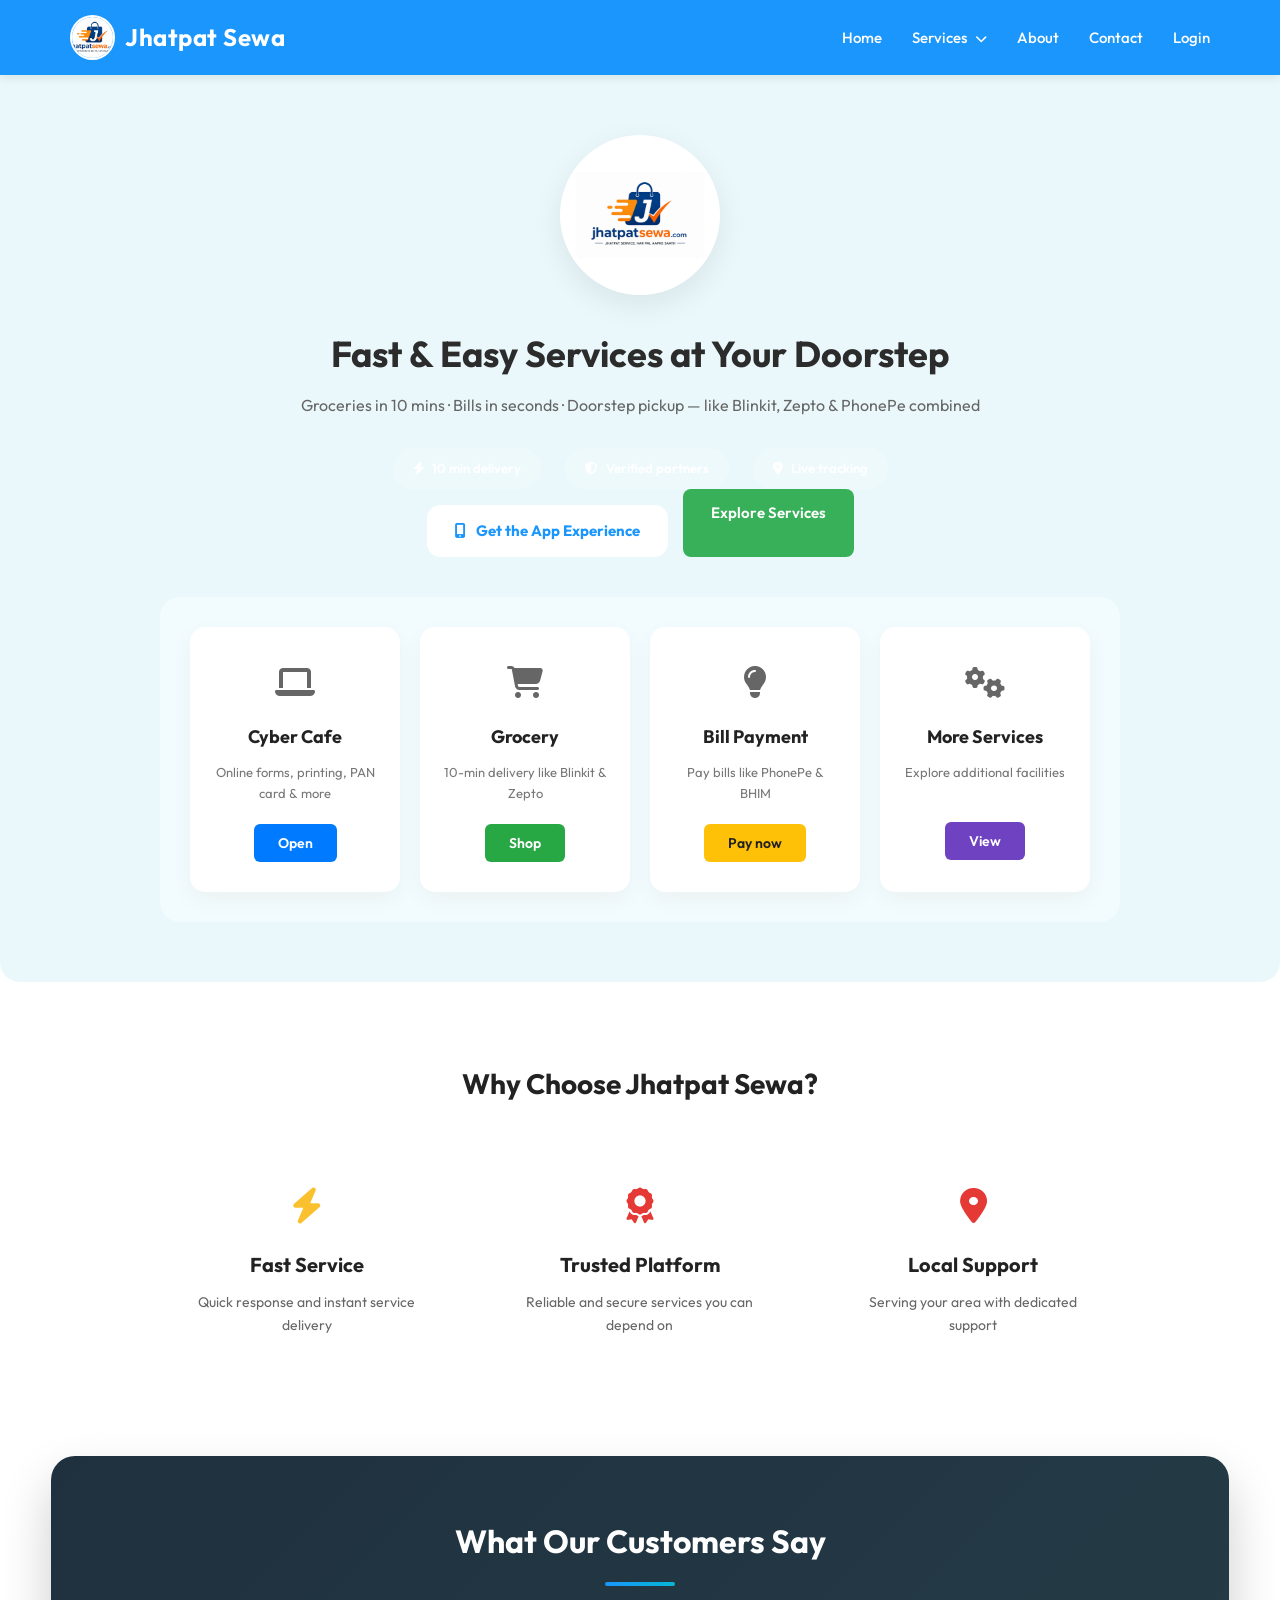
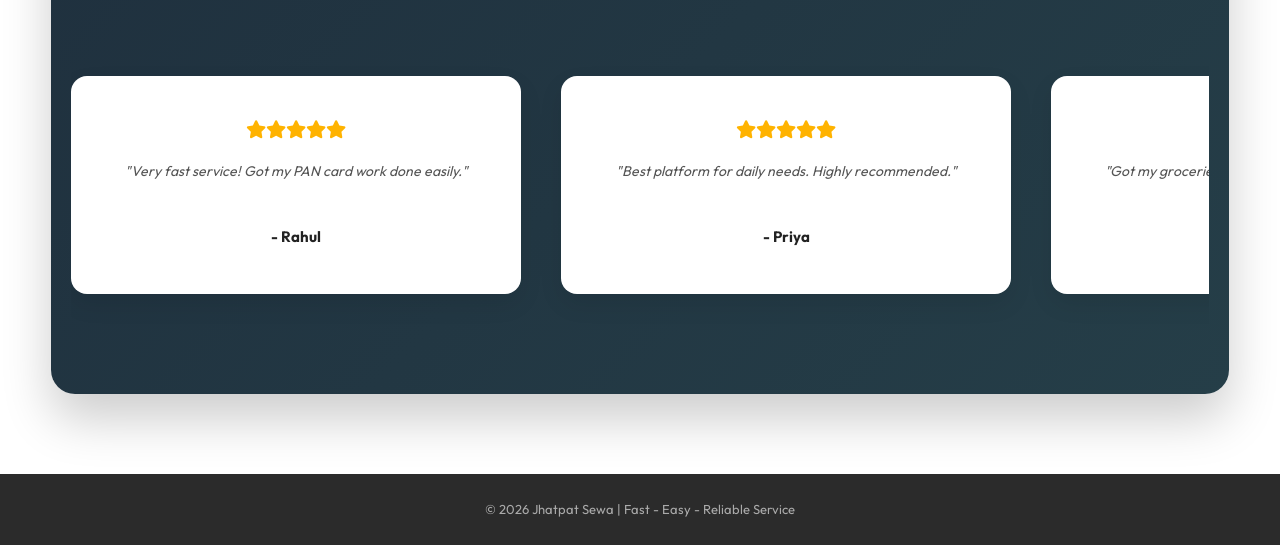
==== commit 8cdb14ec: "commit" ====
--- a/index.html
+++ b/index.html
@@ -31,7 +31,7 @@
                 </li>
                 <li><a href="about.html">About</a></li>
                 <li><a href="contact.html">Contact</a></li>
-                <li><a href="login.html" class="login-btn">Login</a></li>
+                <li class="nav-auth-slot"><a href="login.html" class="login-btn">Login</a></li>
             </ul>
             <div class="hamburger">
                 <i class="fas fa-bars"></i>
@@ -42,15 +42,20 @@
     <!-- Main Content Area with Light Blue Background -->
     <div class="main-bg">
         <!-- Hero Section -->
-        <section id="home" class="hero fade-in">
+        <section id="home" class="hero hero-enhanced fade-in">
             <div class="hero-logo-container">
                 <img src="./logo/image.png" alt="Jhatpat Sewa Logo" class="hero-logo">
             </div>
             <h1>Fast & Easy Services at Your Doorstep</h1>
-            <p>One place for all your daily needs</p>
+            <p>Groceries in 10 mins · Bills in seconds · Doorstep pickup — like Blinkit, Zepto & PhonePe combined</p>
+            <div class="hero-stats">
+                <span class="hero-stat-pill"><i class="fas fa-bolt"></i> 10 min delivery</span>
+                <span class="hero-stat-pill"><i class="fas fa-shield-alt"></i> Verified partners</span>
+                <span class="hero-stat-pill"><i class="fas fa-map-marker-alt"></i> Live tracking</span>
+            </div>
             <div class="hero-buttons">
-                <a href="#services" class="btn btn-primary">Explore Services</a>
-                <a href="#contact" class="btn btn-secondary">Contact Us</a>
+                <a href="login.html" class="btn btn-primary hero-app-cta"><i class="fas fa-mobile-alt"></i> Get the App Experience</a>
+                <a href="#services" class="btn btn-secondary">Explore Services</a>
             </div>
         </section>
 
@@ -188,6 +193,8 @@
         <p>&copy; 2026 Jhatpat Sewa | Fast - Easy - Reliable Service</p>
     </footer>
 
+    <script src="user-store.js"></script>
+    <script src="auth.js"></script>
     <script src="script.js"></script>
 </body>
 </html>
--- a/style.css
+++ b/style.css
@@ -2522,3 +2522,1131 @@
         top: 60px;
     }
 }
+
+/* ═══════════════════════════════════════════
+   Admin Portal
+   ═══════════════════════════════════════════ */
+.admin-body {
+    display: flex;
+    min-height: 100vh;
+    background: #f0f2f5;
+    margin: 0;
+}
+
+.admin-sidebar {
+    width: 260px;
+    background: #1f303e;
+    color: white;
+    display: flex;
+    flex-direction: column;
+    position: fixed;
+    top: 0;
+    left: 0;
+    bottom: 0;
+    z-index: 1000;
+}
+
+.admin-brand {
+    display: flex;
+    align-items: center;
+    gap: 12px;
+    padding: 24px 20px;
+    border-bottom: 1px solid rgba(255,255,255,0.08);
+}
+
+.admin-brand img {
+    width: 42px;
+    height: 42px;
+    border-radius: 50%;
+    border: 2px solid rgba(255,255,255,0.3);
+}
+
+.admin-brand strong {
+    display: block;
+    font-size: 16px;
+}
+
+.admin-brand span {
+    font-size: 12px;
+    opacity: 0.6;
+}
+
+.admin-nav {
+    flex: 1;
+    padding: 20px 12px;
+    display: flex;
+    flex-direction: column;
+    gap: 6px;
+}
+
+.admin-nav-item {
+    display: flex;
+    align-items: center;
+    gap: 12px;
+    padding: 14px 16px;
+    border: none;
+    border-radius: 10px;
+    background: transparent;
+    color: rgba(255,255,255,0.7);
+    font-family: 'Outfit', sans-serif;
+    font-size: 15px;
+    font-weight: 500;
+    cursor: pointer;
+    text-align: left;
+    transition: all 0.2s;
+}
+
+.admin-nav-item:hover,
+.admin-nav-item.active {
+    background: rgba(26,150,252,0.2);
+    color: white;
+}
+
+.admin-nav-item.active {
+    background: #1a96fc;
+}
+
+.admin-sidebar-footer {
+    padding: 16px 12px 24px;
+    border-top: 1px solid rgba(255,255,255,0.08);
+    display: flex;
+    flex-direction: column;
+    gap: 8px;
+}
+
+.sidebar-link,
+.sidebar-logout {
+    display: flex;
+    align-items: center;
+    gap: 10px;
+    padding: 12px 16px;
+    border-radius: 10px;
+    font-size: 14px;
+    font-family: 'Outfit', sans-serif;
+    cursor: pointer;
+    transition: background 0.2s;
+    text-decoration: none;
+    color: rgba(255,255,255,0.7);
+    background: none;
+    border: none;
+    width: 100%;
+    text-align: left;
+}
+
+.sidebar-link:hover,
+.sidebar-logout:hover {
+    background: rgba(255,255,255,0.08);
+    color: white;
+}
+
+.sidebar-logout {
+    color: #fca5a5;
+}
+
+.admin-main {
+    flex: 1;
+    margin-left: 260px;
+    min-height: 100vh;
+}
+
+.admin-topbar {
+    background: white;
+    padding: 20px 30px;
+    display: flex;
+    justify-content: space-between;
+    align-items: center;
+    flex-wrap: wrap;
+    gap: 16px;
+    box-shadow: 0 2px 8px rgba(0,0,0,0.04);
+    position: sticky;
+    top: 0;
+    z-index: 100;
+}
+
+.topbar-left h1 {
+    font-size: 24px;
+    color: #1f303e;
+    margin-bottom: 2px;
+}
+
+.topbar-left p {
+    font-size: 13px;
+    color: #888;
+}
+
+.topbar-right {
+    display: flex;
+    align-items: center;
+    gap: 16px;
+}
+
+.admin-search-wrap {
+    position: relative;
+}
+
+.admin-search-wrap i {
+    position: absolute;
+    left: 14px;
+    top: 50%;
+    transform: translateY(-50%);
+    color: #999;
+    font-size: 14px;
+}
+
+.admin-search-wrap input {
+    padding: 10px 16px 10px 40px;
+    border: 1px solid #e5e7eb;
+    border-radius: 10px;
+    font-size: 14px;
+    font-family: 'Outfit', sans-serif;
+    width: 280px;
+    background: #f9fafb;
+}
+
+.admin-search-wrap input:focus {
+    outline: none;
+    border-color: #1a96fc;
+    background: white;
+}
+
+.notif-btn {
+    position: relative;
+    width: 42px;
+    height: 42px;
+    border: 1px solid #e5e7eb;
+    border-radius: 10px;
+    background: white;
+    cursor: pointer;
+    font-size: 16px;
+    color: #555;
+}
+
+.notif-dot {
+    position: absolute;
+    top: -4px;
+    right: -4px;
+    background: #ef4444;
+    color: white;
+    font-size: 10px;
+    font-weight: 700;
+    min-width: 18px;
+    height: 18px;
+    border-radius: 9px;
+    display: flex;
+    align-items: center;
+    justify-content: center;
+    padding: 0 4px;
+}
+
+.admin-avatar {
+    display: flex;
+    align-items: center;
+    gap: 8px;
+    padding: 8px 14px;
+    background: #f0f7ff;
+    border-radius: 10px;
+    font-size: 14px;
+    font-weight: 600;
+    color: #1a96fc;
+}
+
+.admin-tab {
+    display: none;
+    padding: 24px 30px 40px;
+}
+
+.admin-tab.active {
+    display: block;
+}
+
+.stats-grid {
+    display: grid;
+    grid-template-columns: repeat(auto-fill, minmax(180px, 1fr));
+    gap: 16px;
+    margin-bottom: 24px;
+}
+
+.stat-card {
+    background: white;
+    border-radius: 14px;
+    padding: 20px;
+    display: flex;
+    align-items: center;
+    gap: 16px;
+    box-shadow: 0 2px 8px rgba(0,0,0,0.04);
+}
+
+.stat-card.wide {
+    grid-column: span 1;
+}
+
+.stat-icon {
+    width: 48px;
+    height: 48px;
+    border-radius: 12px;
+    display: flex;
+    align-items: center;
+    justify-content: center;
+    font-size: 20px;
+}
+
+.stat-icon.blue { background: #eff6ff; color: #2563eb; }
+.stat-icon.orange { background: #fff7ed; color: #ea580c; }
+.stat-icon.purple { background: #f5f3ff; color: #7c3aed; }
+.stat-icon.green { background: #ecfdf5; color: #059669; }
+
+.stat-card strong {
+    display: block;
+    font-size: 26px;
+    color: #1f303e;
+    line-height: 1.2;
+}
+
+.stat-card span {
+    font-size: 13px;
+    color: #888;
+}
+
+.dashboard-split {
+    display: grid;
+    grid-template-columns: 1.4fr 1fr;
+    gap: 20px;
+}
+
+.map-panel,
+.recent-panel {
+    background: white;
+    border-radius: 16px;
+    box-shadow: 0 2px 8px rgba(0,0,0,0.04);
+    overflow: hidden;
+}
+
+.panel-header {
+    display: flex;
+    justify-content: space-between;
+    align-items: center;
+    padding: 16px 20px;
+    border-bottom: 1px solid #f0f0f0;
+}
+
+.panel-header h2 {
+    font-size: 16px;
+    color: #1f303e;
+    display: flex;
+    align-items: center;
+    gap: 8px;
+}
+
+.panel-link {
+    background: none;
+    border: none;
+    color: #1a96fc;
+    font-size: 13px;
+    font-weight: 600;
+    cursor: pointer;
+    font-family: 'Outfit', sans-serif;
+}
+
+.admin-map {
+    height: 380px;
+    width: 100%;
+    z-index: 1;
+}
+
+.admin-map-full {
+    height: calc(100vh - 180px);
+    min-height: 500px;
+    width: 100%;
+    border-radius: 16px;
+    z-index: 1;
+}
+
+.map-full-wrap {
+    background: white;
+    border-radius: 16px;
+    overflow: hidden;
+    box-shadow: 0 2px 8px rgba(0,0,0,0.04);
+}
+
+.map-legend {
+    display: flex;
+    gap: 20px;
+    padding: 14px 20px;
+    font-size: 13px;
+    color: #555;
+    border-bottom: 1px solid #f0f0f0;
+    flex-wrap: wrap;
+}
+
+.map-legend i {
+    font-size: 8px;
+    margin-right: 6px;
+}
+
+.map-pin-custom { background: none !important; border: none !important; }
+
+.map-pin {
+    width: 36px;
+    height: 36px;
+    border-radius: 50% 50% 50% 0;
+    transform: rotate(-45deg);
+    display: flex;
+    align-items: center;
+    justify-content: center;
+    color: white;
+    font-size: 14px;
+    box-shadow: 0 3px 10px rgba(0,0,0,0.3);
+    border: 2px solid white;
+}
+
+.map-pin i {
+    transform: rotate(45deg);
+}
+
+.map-popup .status-pill {
+    margin-top: 6px;
+    display: inline-block;
+}
+
+.recent-req-list {
+    padding: 12px;
+    max-height: 380px;
+    overflow-y: auto;
+}
+
+.recent-req-card {
+    display: flex;
+    align-items: center;
+    gap: 12px;
+    padding: 14px;
+    border-radius: 12px;
+    cursor: pointer;
+    transition: background 0.2s;
+}
+
+.recent-req-card:hover {
+    background: #f8faff;
+}
+
+.recent-req-icon {
+    width: 44px;
+    height: 44px;
+    border-radius: 12px;
+    display: flex;
+    align-items: center;
+    justify-content: center;
+    font-size: 18px;
+    flex-shrink: 0;
+}
+
+.recent-req-info {
+    flex: 1;
+    min-width: 0;
+}
+
+.recent-req-info strong {
+    display: block;
+    font-size: 14px;
+    color: #222;
+}
+
+.recent-req-info span {
+    font-size: 12px;
+    color: #666;
+}
+
+.recent-req-info small {
+    font-size: 11px;
+    color: #999;
+    display: block;
+    margin-top: 2px;
+}
+
+.filters-bar {
+    background: white;
+    border-radius: 14px;
+    padding: 16px 20px;
+    margin-bottom: 20px;
+    box-shadow: 0 2px 8px rgba(0,0,0,0.04);
+    display: flex;
+    flex-wrap: wrap;
+    gap: 16px;
+}
+
+.filter-group {
+    display: flex;
+    align-items: center;
+    gap: 8px;
+    flex-wrap: wrap;
+}
+
+.filter-label {
+    font-size: 13px;
+    font-weight: 600;
+    color: #888;
+    margin-right: 4px;
+}
+
+.filter-chip,
+.status-chip {
+    padding: 8px 14px;
+    border: 1px solid #e5e7eb;
+    border-radius: 20px;
+    background: white;
+    font-size: 13px;
+    font-weight: 500;
+    font-family: 'Outfit', sans-serif;
+    cursor: pointer;
+    color: #555;
+    transition: all 0.2s;
+}
+
+.filter-chip:hover,
+.filter-chip.active,
+.status-chip:hover,
+.status-chip.active {
+    background: #1a96fc;
+    color: white;
+    border-color: #1a96fc;
+}
+
+.table-wrap {
+    background: white;
+    border-radius: 16px;
+    overflow: hidden;
+    box-shadow: 0 2px 8px rgba(0,0,0,0.04);
+}
+
+.admin-table {
+    width: 100%;
+    border-collapse: collapse;
+    font-size: 14px;
+}
+
+.admin-table th {
+    text-align: left;
+    padding: 14px 18px;
+    background: #f8fafc;
+    color: #666;
+    font-weight: 600;
+    font-size: 12px;
+    text-transform: uppercase;
+    letter-spacing: 0.5px;
+    border-bottom: 1px solid #eee;
+}
+
+.admin-table td {
+    padding: 14px 18px;
+    border-bottom: 1px solid #f5f5f5;
+    color: #333;
+    vertical-align: middle;
+}
+
+.request-row {
+    cursor: pointer;
+    transition: background 0.15s;
+}
+
+.request-row:hover,
+.request-row.selected {
+    background: #f0f7ff;
+}
+
+.req-id {
+    font-family: monospace;
+    font-size: 12px;
+    color: #1a96fc;
+    font-weight: 600;
+}
+
+.type-badge {
+    display: inline-flex;
+    align-items: center;
+    gap: 6px;
+    padding: 5px 10px;
+    border-radius: 8px;
+    font-size: 12px;
+    font-weight: 600;
+}
+
+.type-badge.large {
+    padding: 8px 14px;
+    font-size: 13px;
+}
+
+.addr-cell {
+    max-width: 200px;
+    font-size: 13px;
+    color: #666;
+}
+
+.status-pill {
+    display: inline-block;
+    padding: 4px 10px;
+    border-radius: 20px;
+    font-size: 11px;
+    font-weight: 700;
+    text-transform: uppercase;
+    letter-spacing: 0.3px;
+}
+
+.status-pending { background: #fef3c7; color: #b45309; }
+.status-assigned { background: #dbeafe; color: #1d4ed8; }
+.status-progress { background: #ede9fe; color: #6d28d9; }
+.status-completed { background: #d1fae5; color: #047857; }
+.status-cancelled { background: #fee2e2; color: #b91c1c; }
+
+.empty-row {
+    text-align: center;
+    color: #999;
+    padding: 40px !important;
+}
+
+.detail-overlay {
+    position: fixed;
+    inset: 0;
+    background: rgba(0,0,0,0.4);
+    z-index: 2000;
+    opacity: 0;
+    visibility: hidden;
+    transition: all 0.3s;
+}
+
+.detail-overlay.open {
+    opacity: 1;
+    visibility: visible;
+}
+
+.detail-panel {
+    position: fixed;
+    top: 0;
+    right: -420px;
+    width: 400px;
+    max-width: 90vw;
+    height: 100vh;
+    background: white;
+    z-index: 2001;
+    box-shadow: -8px 0 30px rgba(0,0,0,0.12);
+    transition: right 0.35s cubic-bezier(0.32, 0.72, 0, 1);
+    overflow-y: auto;
+    padding: 28px 24px;
+}
+
+.detail-panel.open {
+    right: 0;
+}
+
+.detail-header {
+    display: flex;
+    justify-content: space-between;
+    align-items: center;
+    margin-bottom: 12px;
+}
+
+.detail-panel h3 {
+    font-size: 20px;
+    color: #1f303e;
+    margin-bottom: 4px;
+}
+
+.detail-id {
+    font-size: 12px;
+    color: #999;
+    margin-bottom: 20px;
+}
+
+.detail-section {
+    margin-bottom: 20px;
+    padding-bottom: 16px;
+    border-bottom: 1px solid #f0f0f0;
+}
+
+.detail-section h4 {
+    font-size: 13px;
+    color: #888;
+    margin-bottom: 8px;
+    display: flex;
+    align-items: center;
+    gap: 8px;
+    text-transform: uppercase;
+    letter-spacing: 0.3px;
+}
+
+.detail-section p {
+    font-size: 14px;
+    color: #333;
+    line-height: 1.5;
+}
+
+.detail-section a {
+    color: #1a96fc;
+    text-decoration: none;
+}
+
+.coords {
+    font-size: 12px !important;
+    color: #888 !important;
+    margin-top: 6px;
+}
+
+.detail-amount {
+    font-size: 24px !important;
+    font-weight: 700 !important;
+    color: #059669 !important;
+}
+
+.detail-items {
+    list-style: none;
+    font-size: 14px;
+    color: #444;
+}
+
+.detail-items li {
+    padding: 4px 0;
+}
+
+.detail-action-btn {
+    margin-top: 10px;
+    padding: 8px 16px;
+    border: 1px solid #1a96fc;
+    border-radius: 8px;
+    background: #f0f7ff;
+    color: #1a96fc;
+    font-size: 13px;
+    font-weight: 600;
+    cursor: pointer;
+    font-family: 'Outfit', sans-serif;
+}
+
+.detail-actions {
+    display: flex;
+    flex-wrap: wrap;
+    gap: 8px;
+    margin-top: 20px;
+}
+
+.action-btn {
+    padding: 10px 16px;
+    border: none;
+    border-radius: 8px;
+    font-size: 13px;
+    font-weight: 600;
+    cursor: pointer;
+    font-family: 'Outfit', sans-serif;
+    display: inline-flex;
+    align-items: center;
+    gap: 6px;
+    text-decoration: none;
+    color: white;
+    transition: opacity 0.2s;
+}
+
+.action-btn:hover { opacity: 0.9; }
+.action-btn.assign { background: #2563eb; }
+.action-btn.progress { background: #7c3aed; }
+.action-btn.complete { background: #059669; }
+.action-btn.cancel { background: #ef4444; }
+.action-btn.call { background: #1a96fc; }
+.action-btn.whatsapp { background: #25d366; }
+
+.admin-toast {
+    position: fixed;
+    bottom: 30px;
+    left: 50%;
+    transform: translateX(-50%) translateY(60px);
+    background: #1f303e;
+    color: white;
+    padding: 12px 24px;
+    border-radius: 12px;
+    font-size: 14px;
+    z-index: 5000;
+    opacity: 0;
+    transition: all 0.3s;
+    pointer-events: none;
+}
+
+.admin-toast.show {
+    transform: translateX(-50%) translateY(0);
+    opacity: 1;
+}
+
+@media (max-width: 1024px) {
+    .admin-sidebar {
+        width: 72px;
+    }
+
+    .admin-brand div,
+    .admin-nav-item span,
+    .sidebar-link span,
+    .sidebar-logout span {
+        display: none;
+    }
+
+    .admin-brand {
+        justify-content: center;
+        padding: 20px 10px;
+    }
+
+    .admin-nav-item {
+        justify-content: center;
+        padding: 14px;
+    }
+
+    .admin-main {
+        margin-left: 72px;
+    }
+
+    .dashboard-split {
+        grid-template-columns: 1fr;
+    }
+}
+
+@media (max-width: 768px) {
+    .admin-topbar {
+        flex-direction: column;
+        align-items: flex-start;
+    }
+
+    .admin-search-wrap input {
+        width: 100%;
+    }
+
+    .admin-tab {
+        padding: 16px;
+    }
+
+    .table-wrap {
+        overflow-x: auto;
+    }
+
+    .admin-table {
+        min-width: 700px;
+    }
+}
+
+/* ========== Login Page ========== */
+body.login-body, .login-page { background-color: #f4f7f6; }
+.login-page {
+    display: flex;
+    align-items: center;
+    justify-content: center;
+    min-height: calc(100vh - 70px);
+    padding: 40px 20px;
+}
+.login-card {
+    display: flex;
+    background: #fff;
+    border-radius: 24px;
+    box-shadow: 0 24px 60px rgba(0,0,0,0.1);
+    overflow: hidden;
+    max-width: 920px;
+    width: 100%;
+}
+.login-image {
+    flex: 1;
+    background: linear-gradient(145deg, #1a96fc 0%, #6c63ff 55%, #059669 100%);
+    display: flex;
+    flex-direction: column;
+    justify-content: center;
+    align-items: flex-start;
+    color: white;
+    padding: 48px 40px;
+    text-align: left;
+    position: relative;
+    overflow: hidden;
+}
+.login-image::before {
+    content: '';
+    position: absolute;
+    width: 200px;
+    height: 200px;
+    background: rgba(255,255,255,0.08);
+    border-radius: 50%;
+    top: -60px;
+    right: -40px;
+}
+.login-image-badge {
+    background: rgba(255,255,255,0.2);
+    backdrop-filter: blur(8px);
+    padding: 8px 16px;
+    border-radius: 20px;
+    font-size: 13px;
+    font-weight: 600;
+    margin-bottom: 20px;
+    display: inline-flex;
+    align-items: center;
+    gap: 8px;
+}
+.login-image h2 { font-size: 30px; margin-bottom: 12px; font-weight: 700; line-height: 1.2; }
+.login-image p { font-size: 15px; opacity: 0.92; line-height: 1.6; margin-bottom: 24px; }
+.login-perks { list-style: none; display: flex; flex-direction: column; gap: 10px; }
+.login-perks li { font-size: 14px; display: flex; align-items: center; gap: 10px; opacity: 0.95; }
+.login-form-container { flex: 1; padding: 48px 44px; }
+.login-form-container h2 { font-size: 26px; color: #1f303e; margin-bottom: 24px; }
+.login-tabs { display: flex; gap: 8px; margin-bottom: 20px; background: #f3f4f6; padding: 4px; border-radius: 12px; }
+.login-tab {
+    flex: 1; padding: 10px; border: none; border-radius: 10px; font-family: 'Outfit', sans-serif;
+    font-weight: 600; font-size: 14px; cursor: pointer; background: transparent; color: #666; transition: 0.2s;
+}
+.login-tab.active { background: white; color: #1a96fc; box-shadow: 0 2px 8px rgba(0,0,0,0.06); }
+.login-page .form-group { margin-bottom: 18px; position: relative; }
+.login-page .form-group i { position: absolute; left: 15px; top: 15px; color: #999; }
+.login-page .form-group input {
+    width: 100%; padding: 13px 15px 13px 45px;
+    border: 1.5px solid #e5e7eb; border-radius: 12px; font-size: 15px;
+    font-family: 'Outfit', sans-serif; transition: all 0.25s;
+}
+.login-page .form-group input:focus { border-color: #1a96fc; box-shadow: 0 0 0 4px rgba(26,150,252,0.12); outline: none; }
+.forgot-password { display: block; text-align: right; font-size: 13px; color: #1a96fc; margin-bottom: 20px; }
+.login-btn-full {
+    width: 100%; padding: 15px; background: linear-gradient(135deg, #1a96fc, #0d8dfb);
+    color: white; border: none; border-radius: 12px; font-size: 16px; font-weight: 700;
+    cursor: pointer; transition: 0.25s; font-family: 'Outfit', sans-serif;
+}
+.login-btn-full:hover { transform: translateY(-2px); box-shadow: 0 8px 24px rgba(26,150,252,0.35); }
+.login-hint { font-size: 12px; color: #888; margin-top: 14px; text-align: center; }
+.social-login { display: flex; gap: 12px; margin-top: 20px; }
+.social-btn {
+    flex: 1; display: flex; justify-content: center; align-items: center; gap: 8px;
+    padding: 12px; border: 1.5px solid #e5e7eb; border-radius: 12px; font-weight: 600;
+    color: #444; background: #fff; cursor: pointer; transition: 0.2s; font-family: 'Outfit', sans-serif; font-size: 14px;
+}
+.social-btn:hover { background: #f9fafb; border-color: #d1d5db; }
+.divider-text { text-align: center; margin: 24px 0; color: #888; position: relative; font-size: 13px; }
+.divider-text::before, .divider-text::after { content: ''; position: absolute; top: 50%; width: 42%; height: 1px; background: #e5e7eb; }
+.divider-text::before { left: 0; }
+.divider-text::after { right: 0; }
+
+/* Nav user pill */
+.nav-user-pill {
+    display: inline-flex; align-items: center; gap: 8px;
+    background: rgba(255,255,255,0.15); padding: 8px 16px; border-radius: 20px;
+    font-weight: 600; font-size: 14px; transition: background 0.2s;
+}
+.nav-user-pill:hover { background: rgba(255,255,255,0.25); opacity: 1 !important; }
+.nav-user-pill--warn { background: rgba(251,191,36,0.25); }
+
+/* ========== Onboarding ========== */
+.onboarding-body {
+    background: linear-gradient(180deg, #f0f9ff 0%, #f8fafc 40%);
+    min-height: 100vh;
+}
+.onboarding-shell { max-width: 520px; margin: 0 auto; min-height: 100vh; display: flex; flex-direction: column; }
+.onboarding-top {
+    display: flex; align-items: center; justify-content: space-between;
+    padding: 16px 20px; position: sticky; top: 0; background: rgba(248,250,252,0.95);
+    backdrop-filter: blur(12px); z-index: 100;
+}
+.onboarding-brand { display: flex; align-items: center; gap: 10px; text-decoration: none; color: #1f303e; font-weight: 700; font-size: 16px; }
+.onboarding-step-dots { display: flex; gap: 8px; }
+.step-dot {
+    width: 10px; height: 10px; border-radius: 50%; background: #d1d5db; transition: 0.3s;
+}
+.step-dot.active { background: #1a96fc; width: 28px; border-radius: 5px; }
+.step-dot.done { background: #059669; }
+.onboarding-main { flex: 1; padding: 0 20px 40px; }
+.onboard-step { display: none; animation: fadeInUp 0.4s ease; }
+.onboard-step.active { display: block; }
+.onboard-hero { text-align: center; padding: 24px 0 32px; }
+.onboard-hero.compact { padding: 12px 0 24px; }
+.onboard-hero h1 { font-size: 26px; color: #1f303e; margin-bottom: 8px; font-weight: 700; }
+.onboard-hero p { color: #6b7280; font-size: 15px; line-height: 1.5; }
+.onboard-icon-ring {
+    width: 80px; height: 80px; border-radius: 50%; margin: 0 auto 20px;
+    display: flex; align-items: center; justify-content: center; font-size: 32px;
+}
+.onboard-icon-ring.theme-blue { background: #dbeafe; color: #1a96fc; }
+.onboard-form .form-group { margin-bottom: 16px; }
+.onboard-form .form-group label { display: block; font-size: 13px; font-weight: 600; color: #374151; margin-bottom: 6px; }
+.phone-input-wrap {
+    display: flex; align-items: center; border: 1.5px solid #e5e7eb; border-radius: 14px;
+    overflow: hidden; background: white; margin-bottom: 16px;
+}
+.phone-prefix { padding: 14px 16px; background: #f3f4f6; font-weight: 700; color: #374151; border-right: 1px solid #e5e7eb; }
+.phone-input { border: none !important; border-radius: 0 !important; box-shadow: none !important; flex: 1; }
+.onboard-check { display: flex; align-items: center; gap: 10px; font-size: 14px; color: #4b5563; margin-bottom: 24px; cursor: pointer; }
+.onboard-cta { width: 100%; padding: 16px; font-size: 16px; display: flex; align-items: center; justify-content: center; gap: 10px; border-radius: 14px; border: none; cursor: pointer; font-family: 'Outfit', sans-serif; font-weight: 700; color: white; }
+.app-primary-btn.theme-blue { background: linear-gradient(135deg, #1a96fc, #0d8dfb); }
+.app-primary-btn.theme-green { background: linear-gradient(135deg, #059669, #10b981); }
+.photo-upload-zone {
+    width: 120px; height: 120px; border-radius: 50%; margin: 0 auto 24px;
+    border: 2px dashed #cbd5e1; display: flex; align-items: center; justify-content: center;
+    cursor: pointer; overflow: hidden; position: relative; background: white; transition: border-color 0.2s;
+}
+.photo-upload-zone:hover { border-color: #1a96fc; }
+.photo-upload-zone.has-photo { border-style: solid; border-color: #1a96fc; }
+.photo-placeholder { text-align: center; color: #9ca3af; font-size: 12px; display: flex; flex-direction: column; align-items: center; gap: 6px; }
+.photo-placeholder i { font-size: 28px; }
+.photo-preview-img { width: 100%; height: 100%; object-fit: cover; }
+.id-type-chips { display: flex; gap: 8px; flex-wrap: wrap; }
+.id-chip {
+    padding: 10px 16px; border: 1.5px solid #e5e7eb; border-radius: 10px; background: white;
+    font-family: 'Outfit', sans-serif; font-size: 13px; font-weight: 600; cursor: pointer; color: #4b5563; transition: 0.2s;
+}
+.id-chip.active { border-color: #1a96fc; background: #eff6ff; color: #1a96fc; }
+.upload-grid { display: grid; grid-template-columns: 1fr 1fr; gap: 12px; margin-bottom: 16px; }
+.doc-upload-card {
+    border: 2px dashed #d1d5db; border-radius: 14px; min-height: 130px; display: flex;
+    align-items: center; justify-content: center; cursor: pointer; overflow: hidden; position: relative; background: #fafafa;
+}
+.doc-upload-card.has-file { border-style: solid; border-color: #059669; }
+.doc-upload-card img { width: 100%; height: 100%; object-fit: cover; position: absolute; inset: 0; }
+.doc-upload-inner { text-align: center; color: #6b7280; font-size: 12px; display: flex; flex-direction: column; gap: 4px; padding: 12px; }
+.doc-upload-inner i { font-size: 24px; color: #9ca3af; }
+.onboard-note { font-size: 12px; color: #6b7280; margin-bottom: 20px; display: flex; align-items: center; gap: 8px; }
+.onboard-nav-btns { display: flex; gap: 12px; margin-top: 8px; }
+.onboard-back-btn {
+    padding: 14px 20px; border: 1.5px solid #e5e7eb; border-radius: 14px; background: white;
+    font-family: 'Outfit', sans-serif; font-weight: 600; cursor: pointer; color: #4b5563; display: flex; align-items: center; gap: 8px;
+}
+.onboard-back-btn:hover { background: #f9fafb; }
+.onboard-nav-btns .onboard-cta { flex: 1; }
+.onboard-map {
+    height: 220px; border-radius: 16px; overflow: hidden; margin-bottom: 12px;
+    border: 1px solid #e5e7eb; z-index: 1;
+}
+.map-toolbar { display: flex; gap: 10px; margin-bottom: 12px; }
+.map-tool-btn {
+    flex: 1; padding: 12px; border: 1.5px solid #e5e7eb; border-radius: 12px; background: white;
+    font-family: 'Outfit', sans-serif; font-size: 13px; font-weight: 600; cursor: pointer;
+    display: flex; align-items: center; justify-content: center; gap: 8px; color: #374151;
+}
+.map-tool-btn.primary { background: #eff6ff; border-color: #1a96fc; color: #1a96fc; }
+.map-hint { font-size: 12px; color: #6b7280; margin-bottom: 16px; display: flex; align-items: center; gap: 6px; }
+.location-search-wrap { position: relative; margin-bottom: 12px; }
+.search-results {
+    position: absolute; top: 100%; left: 0; right: 0; background: white; border-radius: 12px;
+    box-shadow: 0 8px 30px rgba(0,0,0,0.12); z-index: 200; max-height: 200px; overflow-y: auto;
+}
+.search-result-item {
+    display: block; width: 100%; text-align: left; padding: 12px 16px; border: none; border-bottom: 1px solid #f3f4f6;
+    background: white; font-family: 'Outfit', sans-serif; font-size: 13px; cursor: pointer; color: #374151;
+}
+.search-result-item:hover { background: #f0f9ff; }
+.search-empty { padding: 12px; font-size: 13px; color: #9ca3af; text-align: center; }
+.map-pin-marker { background: none !important; border: none !important; }
+.pin-bounce { color: #ef4444; font-size: 36px; filter: drop-shadow(0 2px 4px rgba(0,0,0,0.3)); animation: pinDrop 0.5s ease; }
+@keyframes pinDrop { from { transform: translateY(-20px); opacity: 0; } to { transform: translateY(0); opacity: 1; } }
+
+/* ========== Customer Dashboard (App Shell) ========== */
+.app-shell-body { background: #f8fafc; padding-bottom: 80px; }
+.app-shell { max-width: 520px; margin: 0 auto; }
+.dash-header {
+    display: flex; align-items: flex-start; justify-content: space-between;
+    padding: 16px 20px 8px; background: white; border-bottom: 1px solid #f0f0f0;
+}
+.dash-location { flex: 1; cursor: pointer; min-width: 0; }
+.dash-location-label { font-size: 11px; color: #6b7280; display: flex; align-items: center; gap: 4px; text-transform: uppercase; letter-spacing: 0.5px; font-weight: 600; }
+.dash-location-addr { font-size: 15px; font-weight: 700; color: #1f303e; white-space: nowrap; overflow: hidden; text-overflow: ellipsis; margin-top: 2px; }
+.dash-header-actions { display: flex; gap: 8px; }
+.dash-icon-btn {
+    width: 40px; height: 40px; border-radius: 12px; border: 1px solid #e5e7eb; background: white;
+    display: flex; align-items: center; justify-content: center; color: #4b5563; cursor: pointer; text-decoration: none; font-size: 16px;
+}
+.dash-greeting { padding: 12px 20px 4px; font-size: 22px; font-weight: 700; color: #1f303e; }
+.dash-search {
+    margin: 12px 20px; padding: 14px 18px; background: white; border-radius: 14px;
+    display: flex; align-items: center; gap: 12px; color: #9ca3af; font-size: 14px;
+    box-shadow: 0 2px 12px rgba(0,0,0,0.04); cursor: pointer; border: 1px solid #f0f0f0;
+}
+.dash-search i { color: #1a96fc; }
+.dash-promo-scroll {
+    display: flex; gap: 12px; padding: 16px 20px; overflow-x: auto; scroll-snap-type: x mandatory;
+    -webkit-overflow-scrolling: touch;
+}
+.dash-promo-scroll::-webkit-scrollbar { display: none; }
+.dash-promo {
+    min-width: 260px; scroll-snap-align: start; border-radius: 16px; padding: 18px 20px;
+    display: flex; justify-content: space-between; align-items: center; color: white;
+}
+.dash-promo strong { display: block; font-size: 16px; margin-bottom: 4px; }
+.dash-promo p { font-size: 12px; opacity: 0.9; }
+.dash-promo-emoji { font-size: 36px; }
+.dash-promo--green { background: linear-gradient(135deg, #059669, #10b981); }
+.dash-promo--blue { background: linear-gradient(135deg, #1a96fc, #3b82f6); }
+.dash-promo--purple { background: linear-gradient(135deg, #7c3aed, #a855f7); }
+.dash-section { padding: 8px 20px 20px; }
+.dash-section-head { display: flex; align-items: center; justify-content: space-between; margin-bottom: 12px; }
+.dash-section-title { font-size: 18px; font-weight: 700; color: #1f303e; }
+.dash-badge { font-size: 12px; background: #ecfdf5; color: #059669; padding: 4px 10px; border-radius: 8px; font-weight: 600; }
+.dash-service-grid { display: grid; grid-template-columns: repeat(4, 1fr); gap: 12px; }
+.dash-svc-card {
+    background: white; border-radius: 16px; padding: 16px 8px; text-align: center;
+    text-decoration: none; color: #1f303e; box-shadow: 0 2px 12px rgba(0,0,0,0.04);
+    border: 1px solid #f0f0f0; transition: transform 0.2s, box-shadow 0.2s;
+}
+.dash-svc-card:hover { transform: translateY(-3px); box-shadow: 0 8px 20px rgba(0,0,0,0.08); }
+.dash-svc-icon {
+    width: 48px; height: 48px; border-radius: 14px; margin: 0 auto 8px;
+    display: flex; align-items: center; justify-content: center; font-size: 20px;
+}
+.dash-svc--green .dash-svc-icon { background: #ecfdf5; color: #059669; }
+.dash-svc--yellow .dash-svc-icon { background: #fffbeb; color: #f59e0b; }
+.dash-svc--blue .dash-svc-icon { background: #eff6ff; color: #1a96fc; }
+.dash-svc--purple .dash-svc-icon { background: #f5f3ff; color: #7c3aed; }
+.dash-svc-card strong { display: block; font-size: 12px; margin-bottom: 2px; }
+.dash-svc-card span { font-size: 10px; color: #9ca3af; font-weight: 500; }
+.dash-orders { display: flex; flex-direction: column; gap: 10px; }
+.dash-order-card {
+    display: flex; align-items: center; gap: 14px; background: white; border-radius: 14px;
+    padding: 14px 16px; border: 1px solid #f0f0f0;
+}
+.dash-order-icon { width: 44px; height: 44px; border-radius: 12px; display: flex; align-items: center; justify-content: center; font-size: 18px; flex-shrink: 0; }
+.dash-order-body { flex: 1; min-width: 0; }
+.dash-order-body strong { display: block; font-size: 14px; color: #1f303e; }
+.dash-order-body span { font-size: 12px; color: #9ca3af; }
+.dash-order-status { font-size: 11px; font-weight: 700; padding: 4px 10px; border-radius: 8px; text-transform: uppercase; letter-spacing: 0.3px; flex-shrink: 0; }
+.dash-order-status--pending { background: #fef3c7; color: #d97706; }
+.dash-order-status--progress { background: #dbeafe; color: #2563eb; }
+.dash-order-status--done { background: #ecfdf5; color: #059669; }
+.dash-empty-orders { text-align: center; padding: 32px 20px; background: white; border-radius: 16px; color: #9ca3af; }
+.dash-empty-orders i { font-size: 40px; margin-bottom: 12px; display: block; color: #d1d5db; }
+.dash-profile-card {
+    display: flex; align-items: center; gap: 16px; background: white; border-radius: 16px;
+    padding: 16px; border: 1px solid #f0f0f0;
+}
+.dash-avatar { width: 56px; height: 56px; border-radius: 50%; object-fit: cover; border: 2px solid #1a96fc; }
+.dash-profile-info { display: flex; flex-direction: column; gap: 2px; }
+.dash-profile-info strong { font-size: 16px; color: #1f303e; }
+.dash-profile-info span { font-size: 13px; color: #6b7280; }
+.dash-verified { color: #059669 !important; font-size: 12px !important; font-weight: 600; display: flex; align-items: center; gap: 4px; margin-top: 4px; }
+
+/* Bottom nav */
+.app-bottom-nav {
+    position: fixed; bottom: 0; left: 0; right: 0; background: white;
+    display: flex; justify-content: space-around; padding: 8px 0 calc(8px + env(safe-area-inset-bottom));
+    border-top: 1px solid #f0f0f0; z-index: 1000; max-width: 520px; margin: 0 auto;
+    box-shadow: 0 -4px 20px rgba(0,0,0,0.06);
+}
+.bottom-nav-item {
+    display: flex; flex-direction: column; align-items: center; gap: 4px;
+    text-decoration: none; color: #9ca3af; font-size: 10px; font-weight: 600; padding: 6px 12px; transition: color 0.2s;
+}
+.bottom-nav-item i { font-size: 20px; }
+.bottom-nav-item.active { color: #1a96fc; }
+.bottom-nav-item:hover { color: #1a96fc; }
+
+/* Enhanced hero */
+.hero-enhanced .hero-stats {
+    display: flex; gap: 24px; justify-content: center; margin-top: 28px; flex-wrap: wrap;
+}
+.hero-stat-pill {
+    background: rgba(255,255,255,0.2); backdrop-filter: blur(8px);
+    padding: 10px 20px; border-radius: 30px; font-size: 13px; font-weight: 600; color: white;
+    display: flex; align-items: center; gap: 8px;
+}
+.hero-app-cta {
+    display: inline-flex; align-items: center; gap: 10px; margin-top: 16px;
+    background: white; color: #1a96fc; padding: 14px 28px; border-radius: 14px;
+    font-weight: 700; font-size: 15px; transition: transform 0.2s, box-shadow 0.2s;
+}
+.hero-app-cta:hover { transform: translateY(-2px); box-shadow: 0 8px 24px rgba(0,0,0,0.15); }
+
+@media (max-width: 768px) {
+    .login-card { flex-direction: column; }
+    .login-image { padding: 36px 28px; align-items: center; text-align: center; }
+    .login-perks { align-items: flex-start; }
+    .login-form-container { padding: 36px 28px; }
+    .dash-service-grid { grid-template-columns: repeat(2, 1fr); }
+    .app-bottom-nav { max-width: 100%; }
+}
